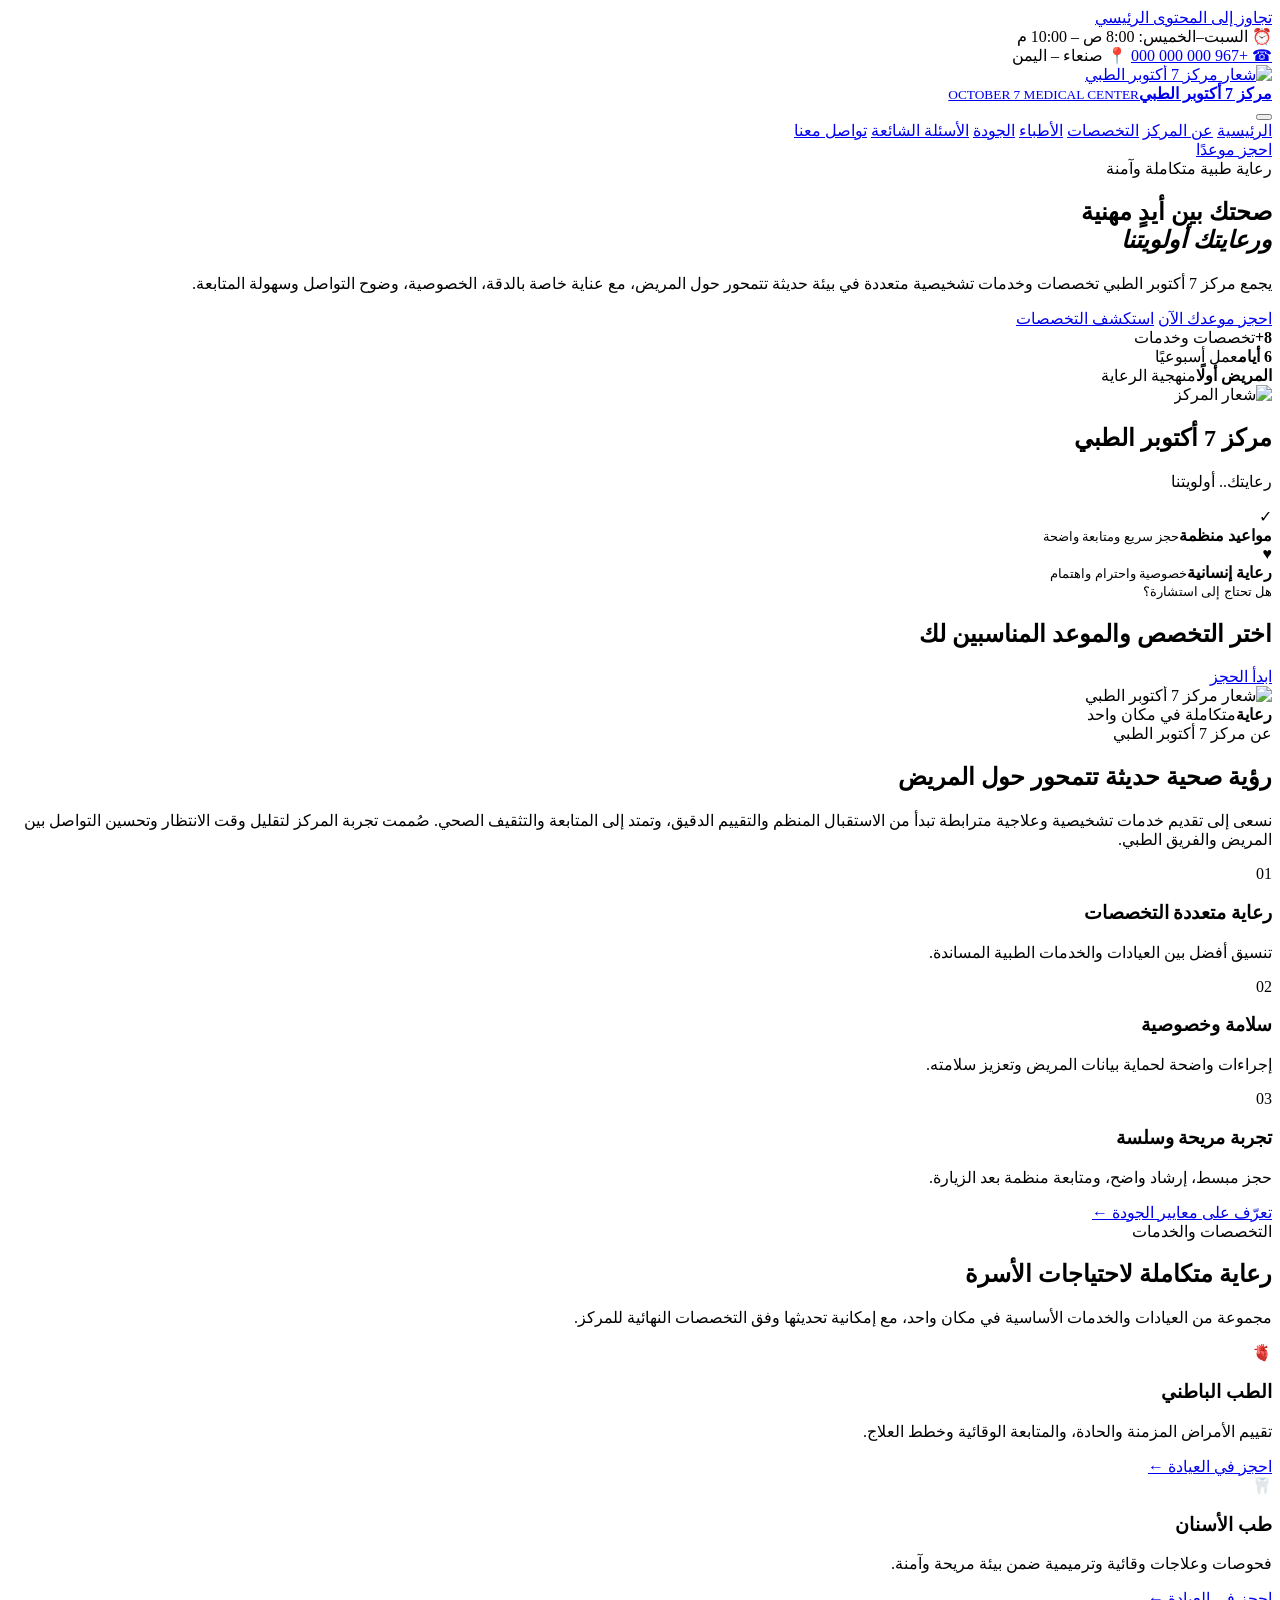
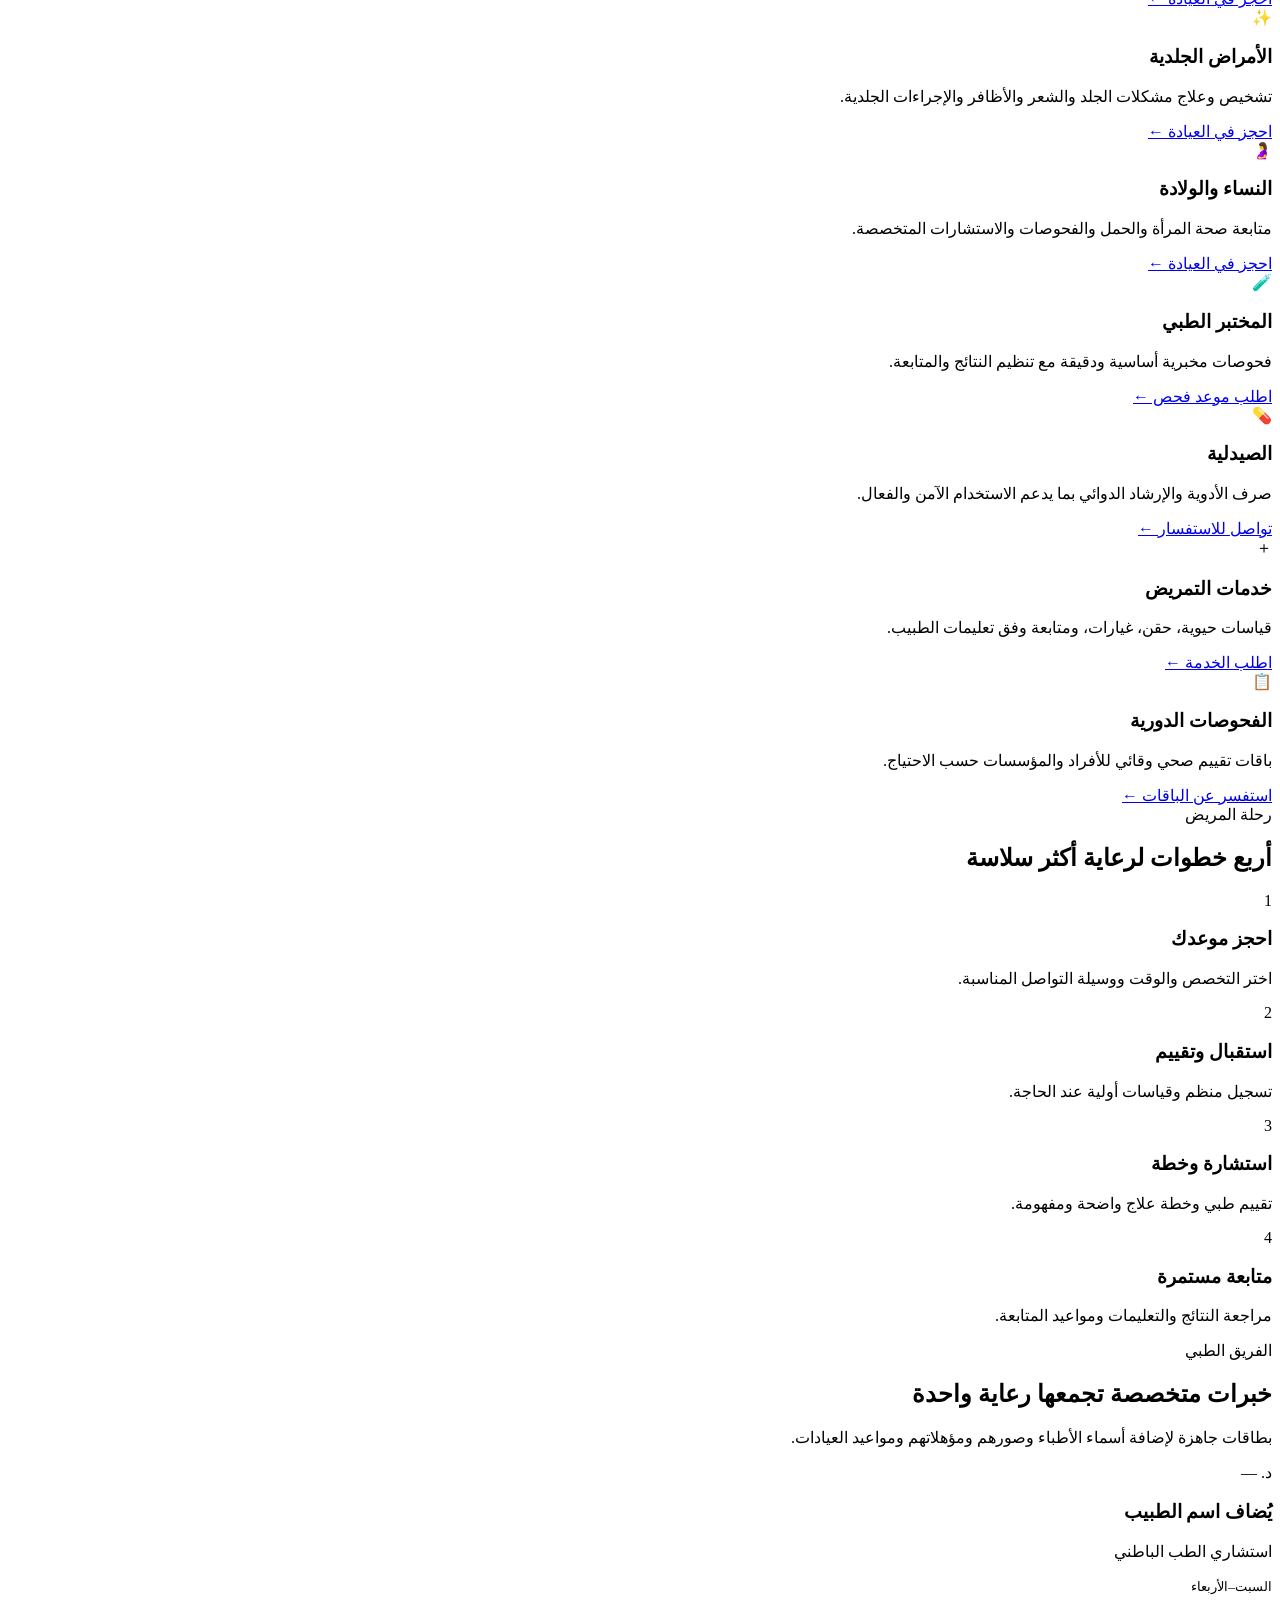
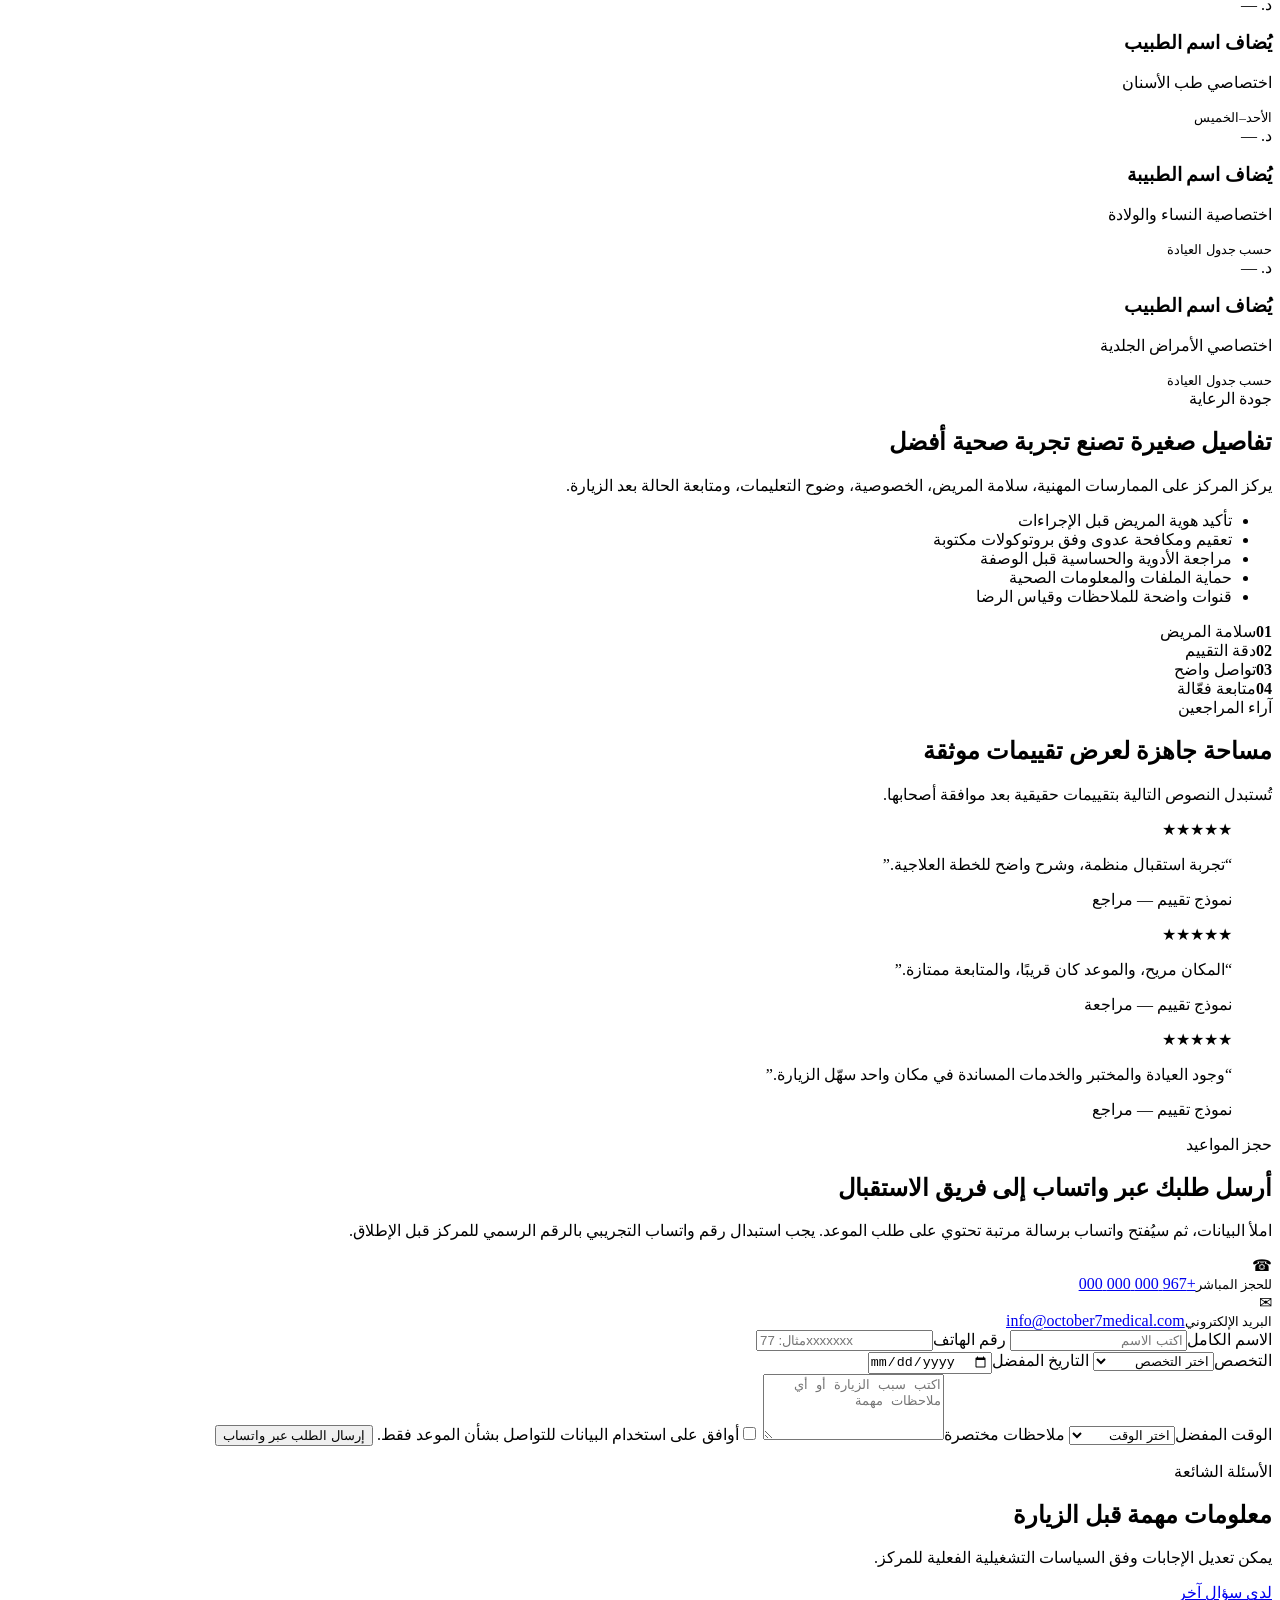
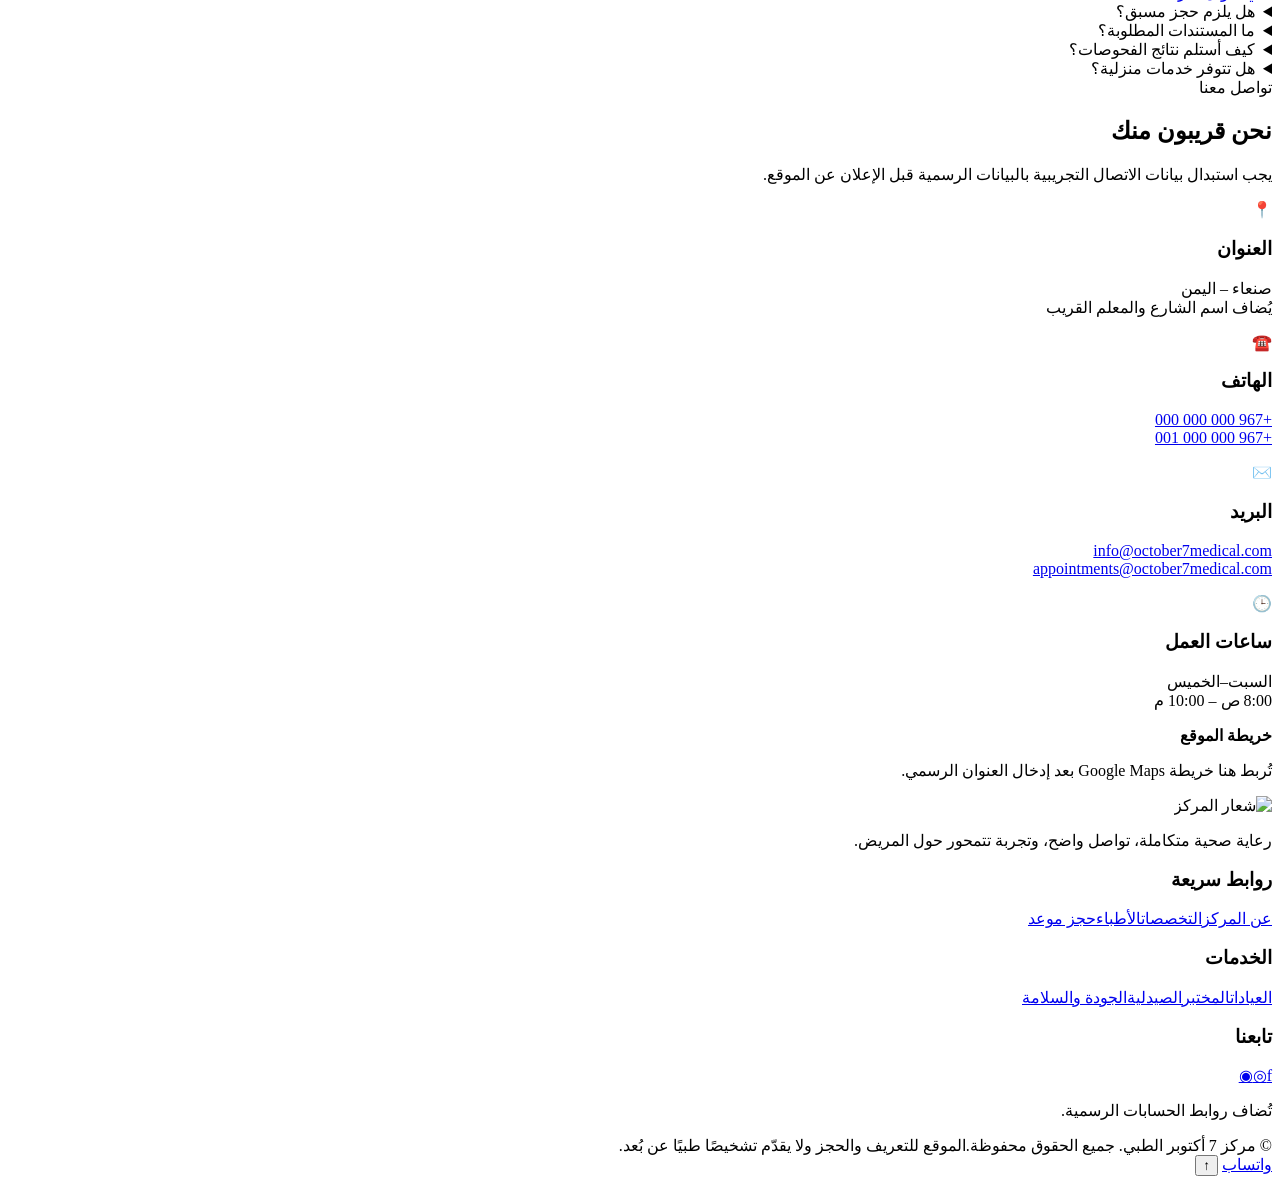
==== index.html @ 391d791b "feat: build complete October 7 Medical Center website" ====
<!doctype html>
<html lang="ar" dir="rtl">
<head>
  <meta charset="utf-8">
  <meta name="viewport" content="width=device-width,initial-scale=1,viewport-fit=cover">
  <meta name="theme-color" content="#064f52">
  <meta name="description" content="الموقع الرسمي لمركز 7 أكتوبر الطبي — رعاية طبية متكاملة، حجز مواعيد، تخصصات، أطباء وخدمات تشخيصية.">
  <meta name="keywords" content="مركز 7 أكتوبر الطبي, عيادات, طبيب, أسنان, جلدية, نساء وولادة, طب باطني, مختبر, صنعاء">
  <meta property="og:title" content="مركز 7 أكتوبر الطبي">
  <meta property="og:description" content="رعايتك أولويتنا — خدمات طبية متكاملة في مكان واحد.">
  <meta property="og:type" content="website">
  <meta property="og:image" content="assets/logo.svg">
  <link rel="icon" href="assets/logo.svg" type="image/svg+xml">
  <link rel="manifest" href="manifest.webmanifest">
  <link rel="preconnect" href="https://fonts.googleapis.com">
  <link rel="preconnect" href="https://fonts.gstatic.com" crossorigin>
  <link href="https://fonts.googleapis.com/css2?family=Cairo:wght@400;500;600;700;800&display=swap" rel="stylesheet">
  <link rel="stylesheet" href="styles.css">
  <title>مركز 7 أكتوبر الطبي | رعايتك أولويتنا</title>
</head>
<body>
  <a class="skip-link" href="#main">تجاوز إلى المحتوى الرئيسي</a>

  <div class="topbar">
    <div class="container topbar__inner">
      <div class="topbar__item">⏰ السبت–الخميس: 8:00 ص – 10:00 م</div>
      <div class="topbar__links">
        <a href="tel:+967000000000">☎ +967 000 000 000</a>
        <span>📍 صنعاء – اليمن</span>
      </div>
    </div>
  </div>

  <header class="header" id="home">
    <div class="container nav">
      <a class="brand" href="#home" aria-label="الصفحة الرئيسية">
        <img src="assets/logo.svg" alt="شعار مركز 7 أكتوبر الطبي">
        <div><strong>مركز 7 أكتوبر الطبي</strong><small>OCTOBER 7 MEDICAL CENTER</small></div>
      </a>
      <button class="nav-toggle" type="button" aria-label="فتح القائمة" aria-expanded="false" aria-controls="nav-menu">
        <span></span><span></span><span></span>
      </button>
      <nav class="nav-menu" id="nav-menu" aria-label="التنقل الرئيسي">
        <a class="active" href="#home">الرئيسية</a>
        <a href="#about">عن المركز</a>
        <a href="#services">التخصصات</a>
        <a href="#doctors">الأطباء</a>
        <a href="#quality">الجودة</a>
        <a href="#faq">الأسئلة الشائعة</a>
        <a href="#contact">تواصل معنا</a>
      </nav>
      <a class="button button--primary nav-book" href="#appointment">احجز موعدًا</a>
    </div>
  </header>

  <main id="main">
    <section class="hero section-marker" aria-labelledby="hero-title">
      <div class="hero__shape hero__shape--one"></div>
      <div class="hero__shape hero__shape--two"></div>
      <div class="container hero__grid">
        <div class="hero__content reveal">
          <span class="eyebrow">رعاية طبية متكاملة وآمنة</span>
          <h1 id="hero-title">صحتك بين أيدٍ مهنية<br><em>ورعايتك أولويتنا</em></h1>
          <p>يجمع مركز 7 أكتوبر الطبي تخصصات وخدمات تشخيصية متعددة في بيئة حديثة تتمحور حول المريض، مع عناية خاصة بالدقة، الخصوصية، وضوح التواصل وسهولة المتابعة.</p>
          <div class="hero__actions">
            <a class="button button--primary button--large" href="#appointment">احجز موعدك الآن</a>
            <a class="button button--outline button--large" href="#services">استكشف التخصصات</a>
          </div>
          <div class="hero__stats" aria-label="مزايا المركز">
            <div><strong>8+</strong><span>تخصصات وخدمات</span></div>
            <div><strong>6 أيام</strong><span>عمل أسبوعيًا</span></div>
            <div><strong>المريض أولًا</strong><span>منهجية الرعاية</span></div>
          </div>
        </div>
        <div class="hero__visual reveal">
          <div class="hero__ring"></div>
          <div class="hero__logo-card">
            <img src="assets/logo.svg" alt="شعار المركز">
            <h2>مركز 7 أكتوبر الطبي</h2>
            <p>رعايتك.. أولويتنا</p>
          </div>
          <div class="floating-card floating-card--top"><span>✓</span><div><strong>مواعيد منظمة</strong><small>حجز سريع ومتابعة واضحة</small></div></div>
          <div class="floating-card floating-card--bottom"><span>♥</span><div><strong>رعاية إنسانية</strong><small>خصوصية واحترام واهتمام</small></div></div>
        </div>
      </div>
    </section>

    <section class="quick-booking" aria-label="الحجز السريع">
      <div class="container quick-booking__inner reveal">
        <div><small>هل تحتاج إلى استشارة؟</small><h2>اختر التخصص والموعد المناسبين لك</h2></div>
        <a class="button button--light" href="#appointment">ابدأ الحجز</a>
      </div>
    </section>

    <section class="section section-marker" id="about">
      <div class="container split">
        <div class="about-visual reveal">
          <div class="about-visual__pattern"></div>
          <div class="about-visual__card"><img src="assets/logo.svg" alt="شعار مركز 7 أكتوبر الطبي"></div>
          <div class="about-visual__badge"><strong>رعاية</strong><span>متكاملة في مكان واحد</span></div>
        </div>
        <div class="section-copy reveal">
          <span class="eyebrow">عن مركز 7 أكتوبر الطبي</span>
          <h2>رؤية صحية حديثة تتمحور حول المريض</h2>
          <p>نسعى إلى تقديم خدمات تشخيصية وعلاجية مترابطة تبدأ من الاستقبال المنظم والتقييم الدقيق، وتمتد إلى المتابعة والتثقيف الصحي. صُممت تجربة المركز لتقليل وقت الانتظار وتحسين التواصل بين المريض والفريق الطبي.</p>
          <div class="feature-list">
            <article><span>01</span><div><h3>رعاية متعددة التخصصات</h3><p>تنسيق أفضل بين العيادات والخدمات الطبية المساندة.</p></div></article>
            <article><span>02</span><div><h3>سلامة وخصوصية</h3><p>إجراءات واضحة لحماية بيانات المريض وتعزيز سلامته.</p></div></article>
            <article><span>03</span><div><h3>تجربة مريحة وسلسة</h3><p>حجز مبسط، إرشاد واضح، ومتابعة منظمة بعد الزيارة.</p></div></article>
          </div>
          <a class="text-link" href="#quality">تعرّف على معايير الجودة ←</a>
        </div>
      </div>
    </section>

    <section class="section section--soft section-marker" id="services">
      <div class="container">
        <div class="section-head reveal">
          <div><span class="eyebrow">التخصصات والخدمات</span><h2>رعاية متكاملة لاحتياجات الأسرة</h2></div>
          <p>مجموعة من العيادات والخدمات الأساسية في مكان واحد، مع إمكانية تحديثها وفق التخصصات النهائية للمركز.</p>
        </div>
        <div class="cards services-grid">
          <article class="service-card reveal"><div class="service-card__icon">🫀</div><h3>الطب الباطني</h3><p>تقييم الأمراض المزمنة والحادة، والمتابعة الوقائية وخطط العلاج.</p><a href="#appointment" data-specialty="الطب الباطني">احجز في العيادة ←</a></article>
          <article class="service-card reveal"><div class="service-card__icon">🦷</div><h3>طب الأسنان</h3><p>فحوصات وعلاجات وقائية وترميمية ضمن بيئة مريحة وآمنة.</p><a href="#appointment" data-specialty="طب الأسنان">احجز في العيادة ←</a></article>
          <article class="service-card reveal"><div class="service-card__icon">✨</div><h3>الأمراض الجلدية</h3><p>تشخيص وعلاج مشكلات الجلد والشعر والأظافر والإجراءات الجلدية.</p><a href="#appointment" data-specialty="الأمراض الجلدية">احجز في العيادة ←</a></article>
          <article class="service-card reveal"><div class="service-card__icon">🤰</div><h3>النساء والولادة</h3><p>متابعة صحة المرأة والحمل والفحوصات والاستشارات المتخصصة.</p><a href="#appointment" data-specialty="النساء والولادة">احجز في العيادة ←</a></article>
          <article class="service-card reveal"><div class="service-card__icon">🧪</div><h3>المختبر الطبي</h3><p>فحوصات مخبرية أساسية ودقيقة مع تنظيم النتائج والمتابعة.</p><a href="#appointment" data-specialty="المختبر الطبي">اطلب موعد فحص ←</a></article>
          <article class="service-card reveal"><div class="service-card__icon">💊</div><h3>الصيدلية</h3><p>صرف الأدوية والإرشاد الدوائي بما يدعم الاستخدام الآمن والفعال.</p><a href="#contact">تواصل للاستفسار ←</a></article>
          <article class="service-card service-card--featured reveal"><div class="service-card__icon">＋</div><h3>خدمات التمريض</h3><p>قياسات حيوية، حقن، غيارات، ومتابعة وفق تعليمات الطبيب.</p><a href="#appointment" data-specialty="خدمات التمريض">اطلب الخدمة ←</a></article>
          <article class="service-card reveal"><div class="service-card__icon">📋</div><h3>الفحوصات الدورية</h3><p>باقات تقييم صحي وقائي للأفراد والمؤسسات حسب الاحتياج.</p><a href="#appointment" data-specialty="الفحوصات الدورية">استفسر عن الباقات ←</a></article>
        </div>
      </div>
    </section>

    <section class="section journey" aria-labelledby="journey-title">
      <div class="container">
        <div class="section-head section-head--center reveal"><span class="eyebrow">رحلة المريض</span><h2 id="journey-title">أربع خطوات لرعاية أكثر سلاسة</h2></div>
        <div class="journey-grid">
          <article class="journey-step reveal"><span>1</span><h3>احجز موعدك</h3><p>اختر التخصص والوقت ووسيلة التواصل المناسبة.</p></article>
          <article class="journey-step reveal"><span>2</span><h3>استقبال وتقييم</h3><p>تسجيل منظم وقياسات أولية عند الحاجة.</p></article>
          <article class="journey-step reveal"><span>3</span><h3>استشارة وخطة</h3><p>تقييم طبي وخطة علاج واضحة ومفهومة.</p></article>
          <article class="journey-step reveal"><span>4</span><h3>متابعة مستمرة</h3><p>مراجعة النتائج والتعليمات ومواعيد المتابعة.</p></article>
        </div>
      </div>
    </section>

    <section class="section section--soft section-marker" id="doctors">
      <div class="container">
        <div class="section-head reveal">
          <div><span class="eyebrow">الفريق الطبي</span><h2>خبرات متخصصة تجمعها رعاية واحدة</h2></div>
          <p>بطاقات جاهزة لإضافة أسماء الأطباء وصورهم ومؤهلاتهم ومواعيد العيادات.</p>
        </div>
        <div class="doctors-grid">
          <article class="doctor-card reveal"><div class="doctor-card__photo">د. —</div><div class="doctor-card__body"><h3>يُضاف اسم الطبيب</h3><p>استشاري الطب الباطني</p><small>السبت–الأربعاء</small></div></article>
          <article class="doctor-card reveal"><div class="doctor-card__photo">د. —</div><div class="doctor-card__body"><h3>يُضاف اسم الطبيب</h3><p>اختصاصي طب الأسنان</p><small>الأحد–الخميس</small></div></article>
          <article class="doctor-card reveal"><div class="doctor-card__photo">د. —</div><div class="doctor-card__body"><h3>يُضاف اسم الطبيبة</h3><p>اختصاصية النساء والولادة</p><small>حسب جدول العيادة</small></div></article>
          <article class="doctor-card reveal"><div class="doctor-card__photo">د. —</div><div class="doctor-card__body"><h3>يُضاف اسم الطبيب</h3><p>اختصاصي الأمراض الجلدية</p><small>حسب جدول العيادة</small></div></article>
        </div>
      </div>
    </section>

    <section class="section quality section-marker" id="quality">
      <div class="container quality__grid">
        <div class="reveal">
          <span class="eyebrow eyebrow--light">جودة الرعاية</span>
          <h2>تفاصيل صغيرة تصنع تجربة صحية أفضل</h2>
          <p>يركز المركز على الممارسات المهنية، سلامة المريض، الخصوصية، وضوح التعليمات، ومتابعة الحالة بعد الزيارة.</p>
          <ul class="check-list">
            <li>تأكيد هوية المريض قبل الإجراءات</li>
            <li>تعقيم ومكافحة عدوى وفق بروتوكولات مكتوبة</li>
            <li>مراجعة الأدوية والحساسية قبل الوصفة</li>
            <li>حماية الملفات والمعلومات الصحية</li>
            <li>قنوات واضحة للملاحظات وقياس الرضا</li>
          </ul>
        </div>
        <div class="quality__metrics reveal">
          <div><strong>01</strong><span>سلامة المريض</span></div>
          <div><strong>02</strong><span>دقة التقييم</span></div>
          <div><strong>03</strong><span>تواصل واضح</span></div>
          <div><strong>04</strong><span>متابعة فعّالة</span></div>
        </div>
      </div>
    </section>

    <section class="section testimonials" aria-labelledby="testimonials-title">
      <div class="container">
        <div class="section-head section-head--center reveal"><span class="eyebrow">آراء المراجعين</span><h2 id="testimonials-title">مساحة جاهزة لعرض تقييمات موثقة</h2><p>تُستبدل النصوص التالية بتقييمات حقيقية بعد موافقة أصحابها.</p></div>
        <div class="testimonials-grid">
          <blockquote class="testimonial reveal"><div>★★★★★</div><p>“تجربة استقبال منظمة، وشرح واضح للخطة العلاجية.”</p><footer>نموذج تقييم — مراجع</footer></blockquote>
          <blockquote class="testimonial reveal"><div>★★★★★</div><p>“المكان مريح، والموعد كان قريبًا، والمتابعة ممتازة.”</p><footer>نموذج تقييم — مراجعة</footer></blockquote>
          <blockquote class="testimonial reveal"><div>★★★★★</div><p>“وجود العيادة والمختبر والخدمات المساندة في مكان واحد سهّل الزيارة.”</p><footer>نموذج تقييم — مراجع</footer></blockquote>
        </div>
      </div>
    </section>

    <section class="section appointment section-marker" id="appointment">
      <div class="container appointment__grid">
        <div class="appointment__copy reveal">
          <span class="eyebrow eyebrow--light">حجز المواعيد</span>
          <h2>أرسل طلبك عبر واتساب إلى فريق الاستقبال</h2>
          <p>املأ البيانات، ثم سيُفتح واتساب برسالة مرتبة تحتوي على طلب الموعد. يجب استبدال رقم واتساب التجريبي بالرقم الرسمي للمركز قبل الإطلاق.</p>
          <div class="mini-contact"><span>☎</span><div><small>للحجز المباشر</small><a href="tel:+967000000000">+967 000 000 000</a></div></div>
          <div class="mini-contact"><span>✉</span><div><small>البريد الإلكتروني</small><a href="mailto:info@october7medical.com">info@october7medical.com</a></div></div>
        </div>
        <form class="appointment-form reveal" id="appointment-form" novalidate>
          <div class="form-row">
            <label>الاسم الكامل<input name="name" type="text" autocomplete="name" required placeholder="اكتب الاسم"></label>
            <label>رقم الهاتف<input name="phone" type="tel" autocomplete="tel" required placeholder="مثال: 77xxxxxxx"></label>
          </div>
          <div class="form-row">
            <label>التخصص<select name="specialty" id="specialty" required><option value="">اختر التخصص</option><option>الطب الباطني</option><option>طب الأسنان</option><option>الأمراض الجلدية</option><option>النساء والولادة</option><option>المختبر الطبي</option><option>خدمات التمريض</option><option>الفحوصات الدورية</option></select></label>
            <label>التاريخ المفضل<input name="date" type="date" required></label>
          </div>
          <label>الوقت المفضل<select name="time" required><option value="">اختر الوقت</option><option>الفترة الصباحية</option><option>فترة الظهيرة</option><option>الفترة المسائية</option></select></label>
          <label>ملاحظات مختصرة<textarea name="message" rows="4" placeholder="اكتب سبب الزيارة أو أي ملاحظات مهمة"></textarea></label>
          <label class="consent"><input name="consent" type="checkbox" required><span>أوافق على استخدام البيانات للتواصل بشأن الموعد فقط.</span></label>
          <button class="button button--gold button--large" type="submit">إرسال الطلب عبر واتساب</button>
          <p class="form-status" id="form-status" role="status" aria-live="polite"></p>
        </form>
      </div>
    </section>

    <section class="section section-marker" id="faq">
      <div class="container faq-grid">
        <div class="section-copy reveal"><span class="eyebrow">الأسئلة الشائعة</span><h2>معلومات مهمة قبل الزيارة</h2><p>يمكن تعديل الإجابات وفق السياسات التشغيلية الفعلية للمركز.</p><a class="button button--outline" href="#contact">لدي سؤال آخر</a></div>
        <div class="accordion reveal">
          <details><summary>هل يلزم حجز مسبق؟</summary><p>يُفضّل الحجز لتقليل وقت الانتظار، مع استقبال الحالات حسب القدرة التشغيلية.</p></details>
          <details><summary>ما المستندات المطلوبة؟</summary><p>بطاقة الهوية وأي تقارير أو تحاليل سابقة وقائمة الأدوية الحالية عند توفرها.</p></details>
          <details><summary>كيف أستلم نتائج الفحوصات؟</summary><p>تُسلّم النتائج حضوريًا أو عبر قناة إلكترونية آمنة وفق النظام المعتمد.</p></details>
          <details><summary>هل تتوفر خدمات منزلية؟</summary><p>تُضاف هذه الخدمة إلى الموقع عند اعتمادها رسميًا من إدارة المركز.</p></details>
        </div>
      </div>
    </section>

    <section class="section section--soft section-marker" id="contact">
      <div class="container">
        <div class="section-head reveal"><div><span class="eyebrow">تواصل معنا</span><h2>نحن قريبون منك</h2></div><p>يجب استبدال بيانات الاتصال التجريبية بالبيانات الرسمية قبل الإعلان عن الموقع.</p></div>
        <div class="contact-grid">
          <article class="contact-card reveal"><span>📍</span><h3>العنوان</h3><p>صنعاء – اليمن<br>يُضاف اسم الشارع والمعلم القريب</p></article>
          <article class="contact-card reveal"><span>☎️</span><h3>الهاتف</h3><p><a href="tel:+967000000000">+967 000 000 000</a><br><a href="tel:+967000000001">+967 000 000 001</a></p></article>
          <article class="contact-card reveal"><span>✉️</span><h3>البريد</h3><p><a href="mailto:info@october7medical.com">info@october7medical.com</a><br><a href="mailto:appointments@october7medical.com">appointments@october7medical.com</a></p></article>
          <article class="contact-card reveal"><span>🕒</span><h3>ساعات العمل</h3><p>السبت–الخميس<br>8:00 ص – 10:00 م</p></article>
        </div>
        <div class="map-placeholder reveal" role="img" aria-label="مكان مخصص لخريطة موقع المركز"><div><strong>خريطة الموقع</strong><p>تُربط هنا خريطة Google Maps بعد إدخال العنوان الرسمي.</p></div></div>
      </div>
    </section>
  </main>

  <footer class="footer">
    <div class="container footer__grid">
      <div class="footer__brand"><img src="assets/logo.svg" alt="شعار المركز"><p>رعاية صحية متكاملة، تواصل واضح، وتجربة تتمحور حول المريض.</p></div>
      <div><h3>روابط سريعة</h3><a href="#about">عن المركز</a><a href="#services">التخصصات</a><a href="#doctors">الأطباء</a><a href="#appointment">حجز موعد</a></div>
      <div><h3>الخدمات</h3><a href="#services">العيادات</a><a href="#services">المختبر</a><a href="#services">الصيدلية</a><a href="#quality">الجودة والسلامة</a></div>
      <div><h3>تابعنا</h3><div class="socials"><a href="#" aria-label="فيسبوك">f</a><a href="#" aria-label="إنستغرام">◎</a><a href="#" aria-label="واتساب">◉</a></div><p class="footer__note">تُضاف روابط الحسابات الرسمية.</p></div>
    </div>
    <div class="container footer__bottom"><span>© <span id="year"></span> مركز 7 أكتوبر الطبي. جميع الحقوق محفوظة.</span><span>الموقع للتعريف والحجز ولا يقدّم تشخيصًا طبيًا عن بُعد.</span></div>
  </footer>

  <a class="whatsapp" href="https://wa.me/967000000000" target="_blank" rel="noopener" aria-label="التواصل عبر واتساب">واتساب</a>
  <button class="back-top" type="button" aria-label="العودة إلى أعلى الصفحة">↑</button>
  <noscript><div class="noscript">يتطلب نموذج الحجز تفعيل JavaScript. يمكنك التواصل مباشرة عبر الهاتف.</div></noscript>
  <script src="app.js" defer></script>
</body>
</html>
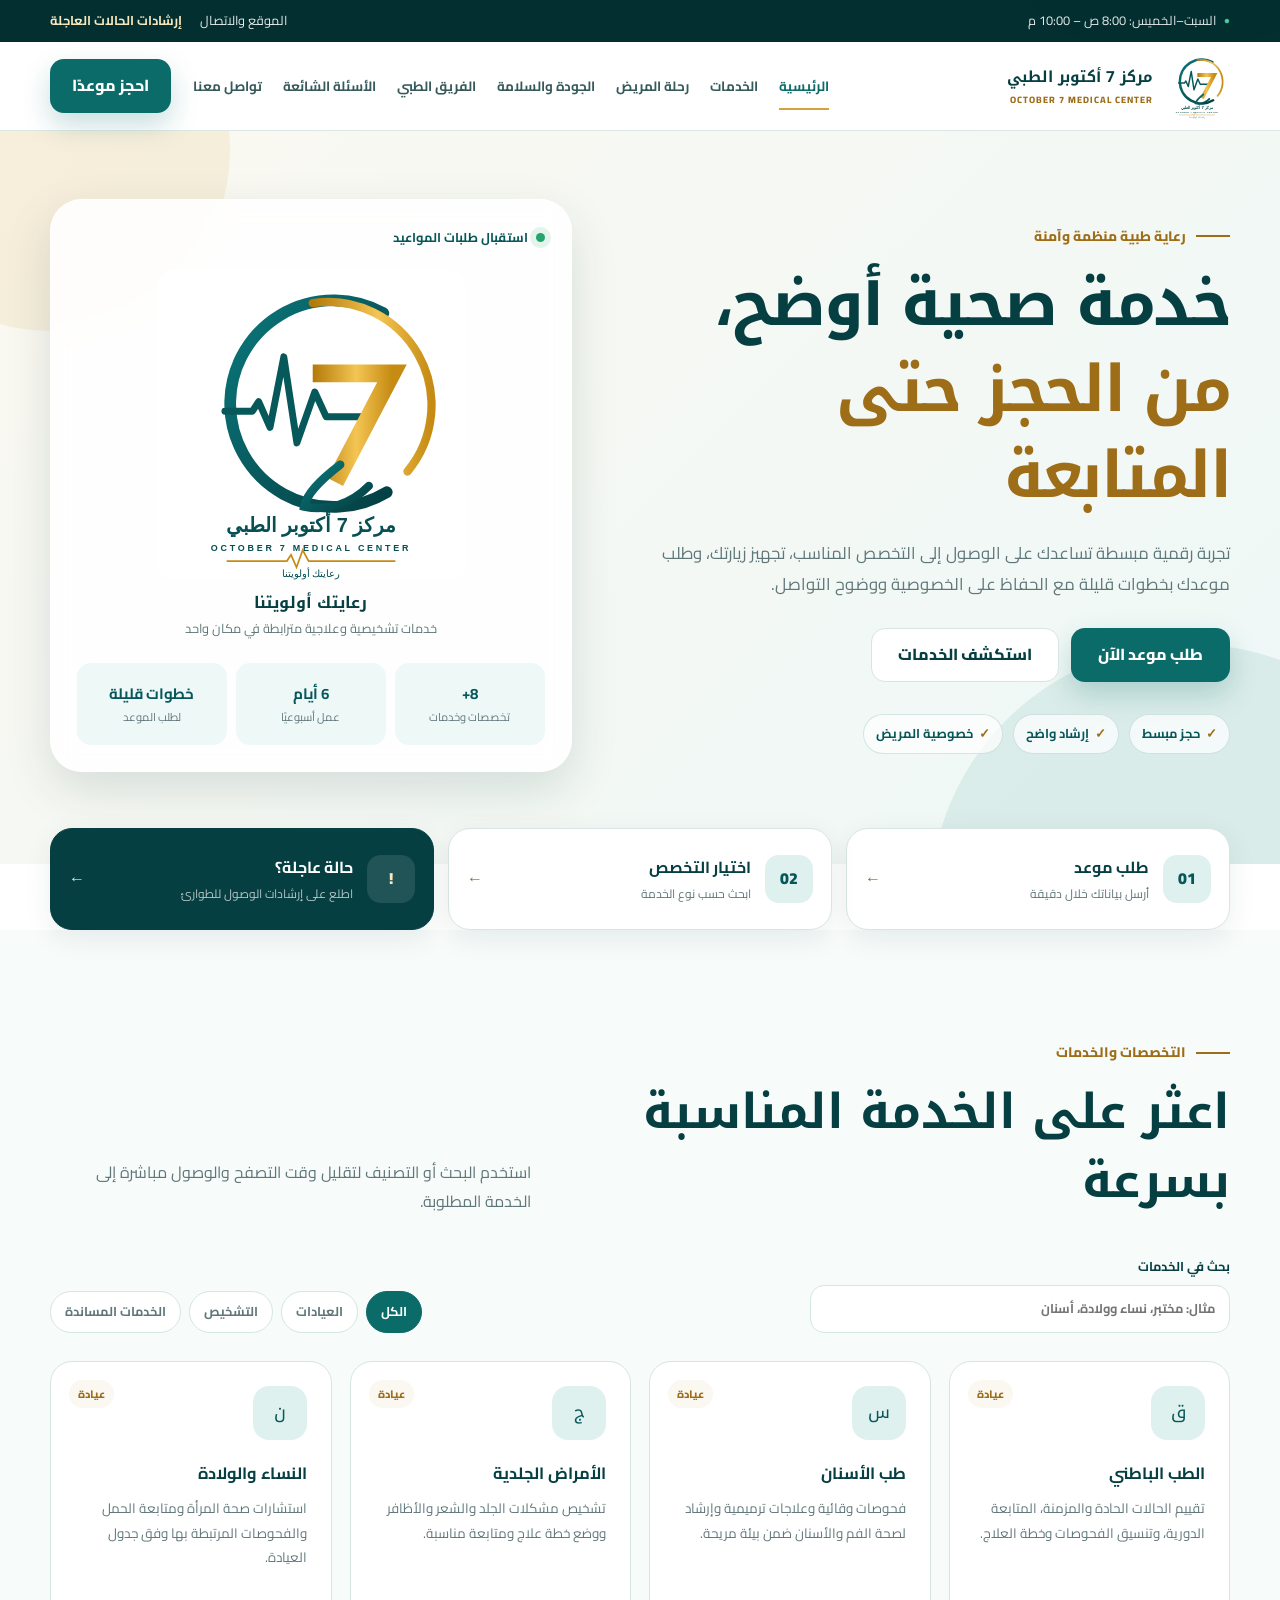
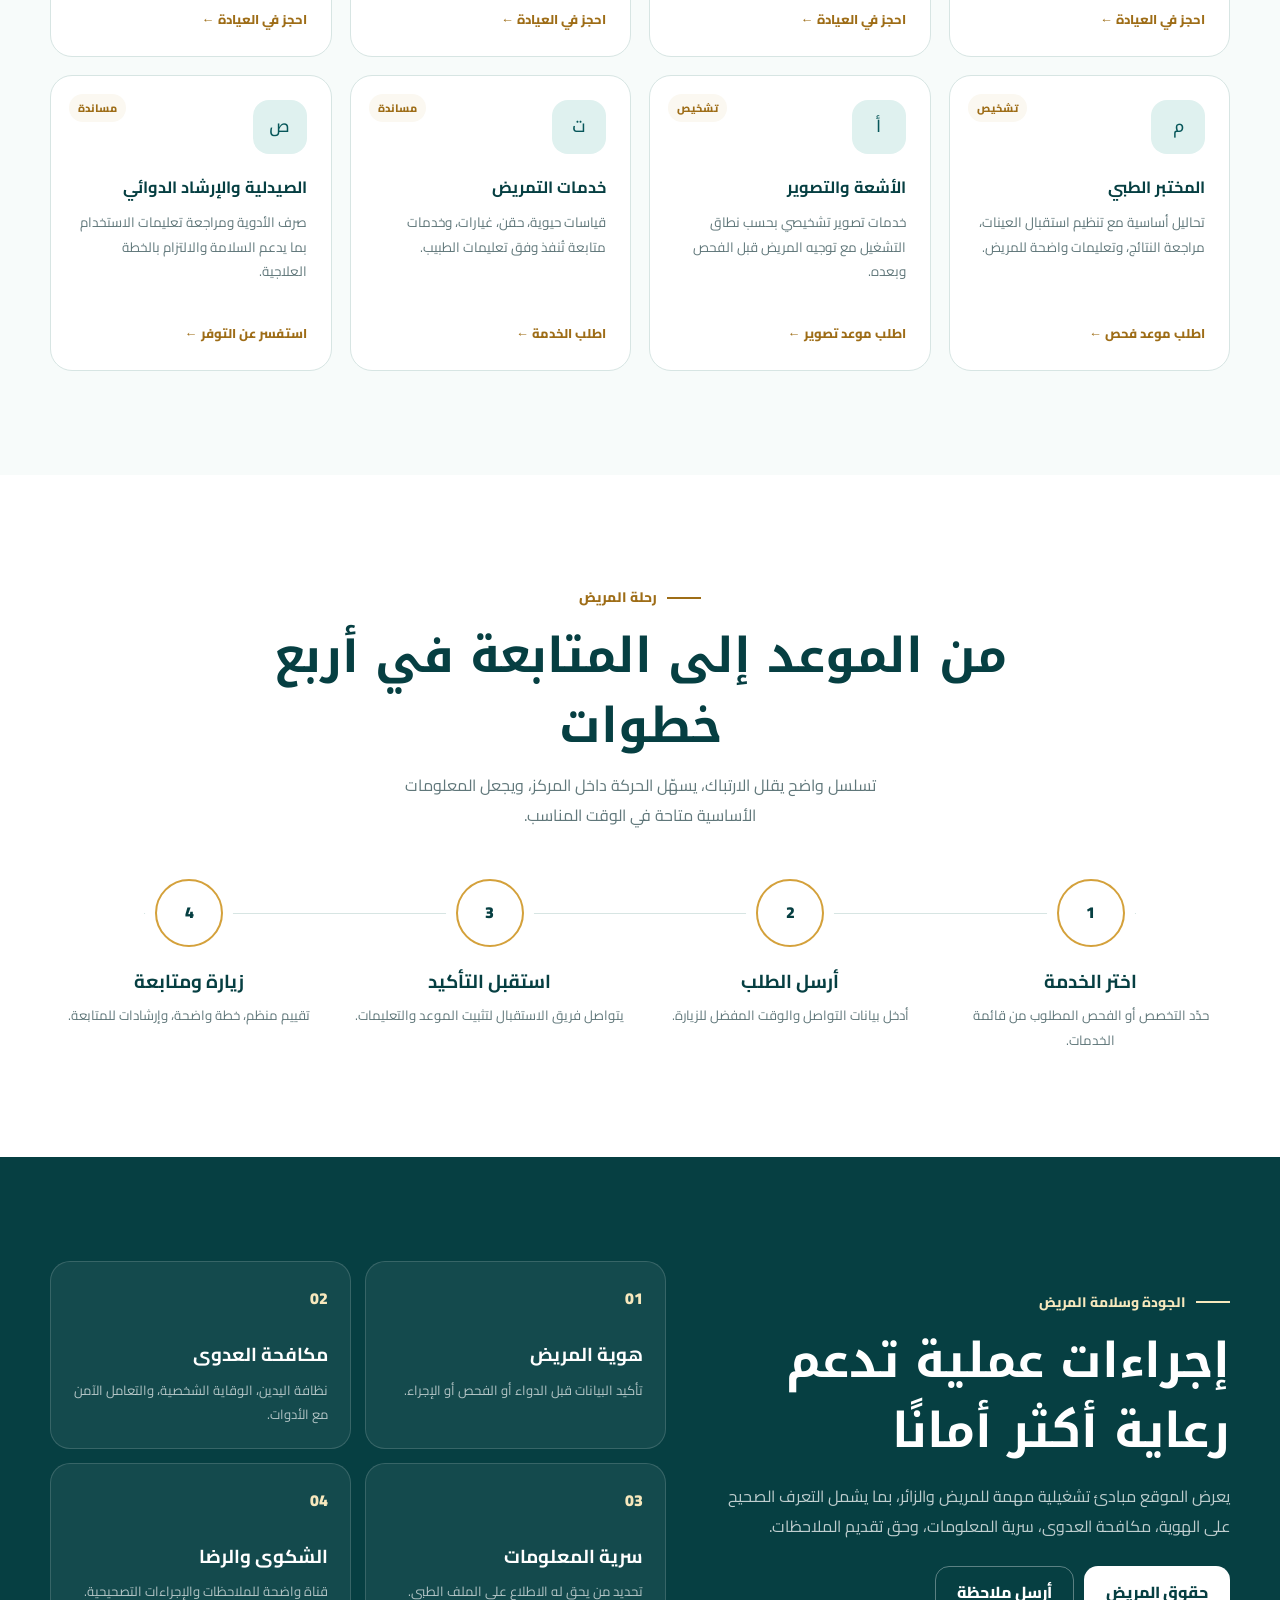
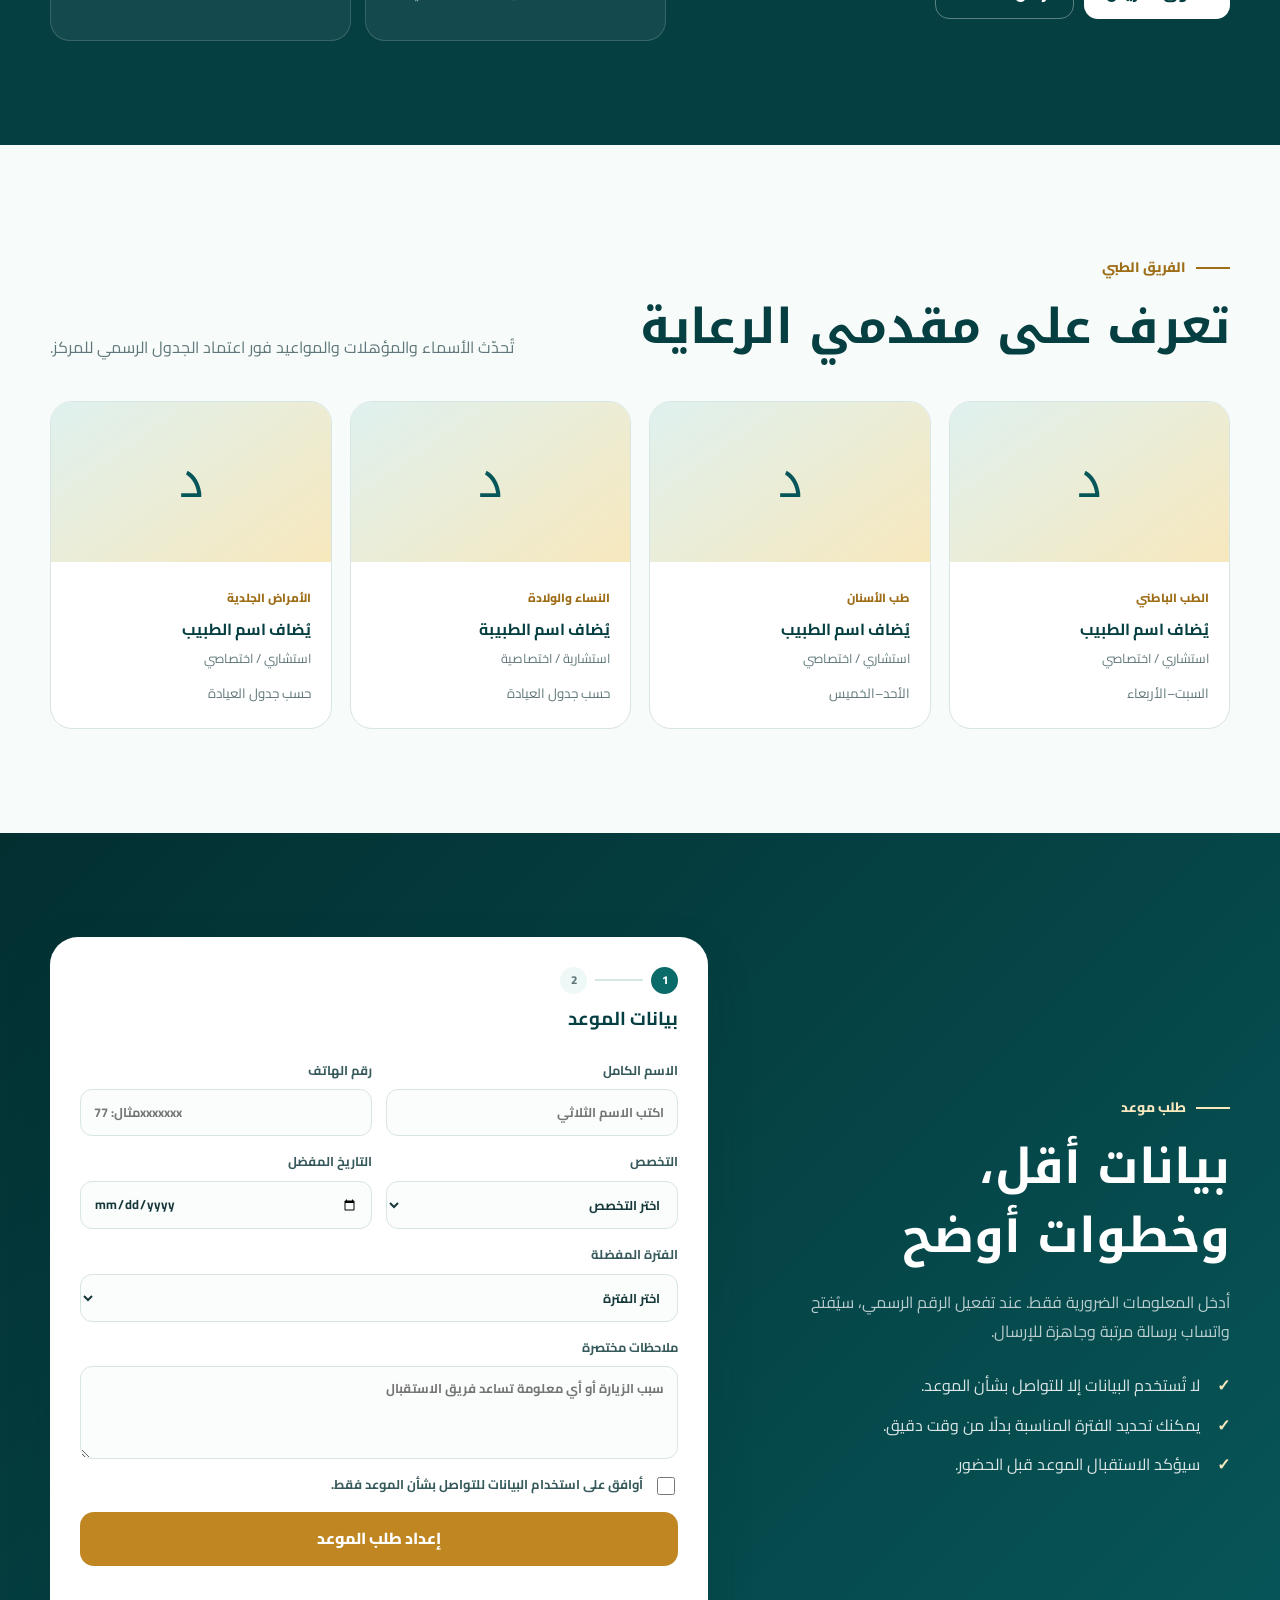
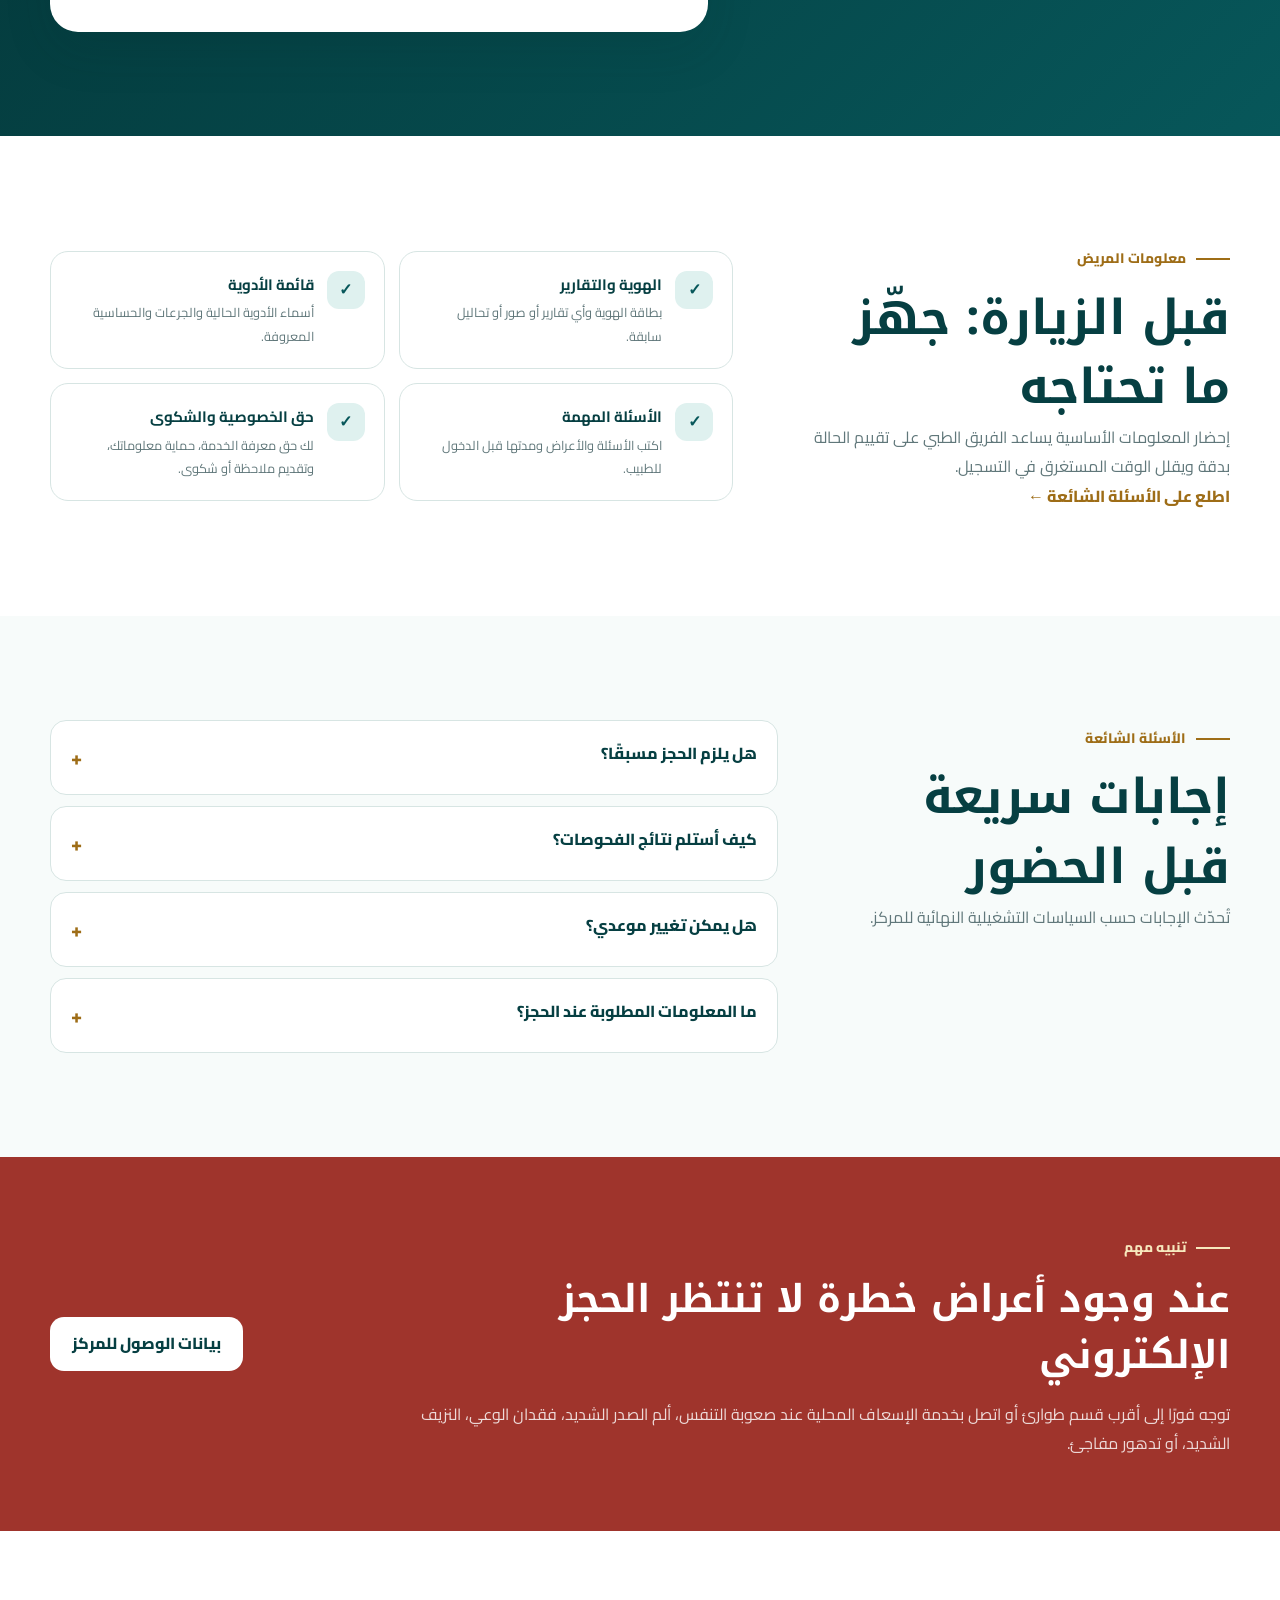
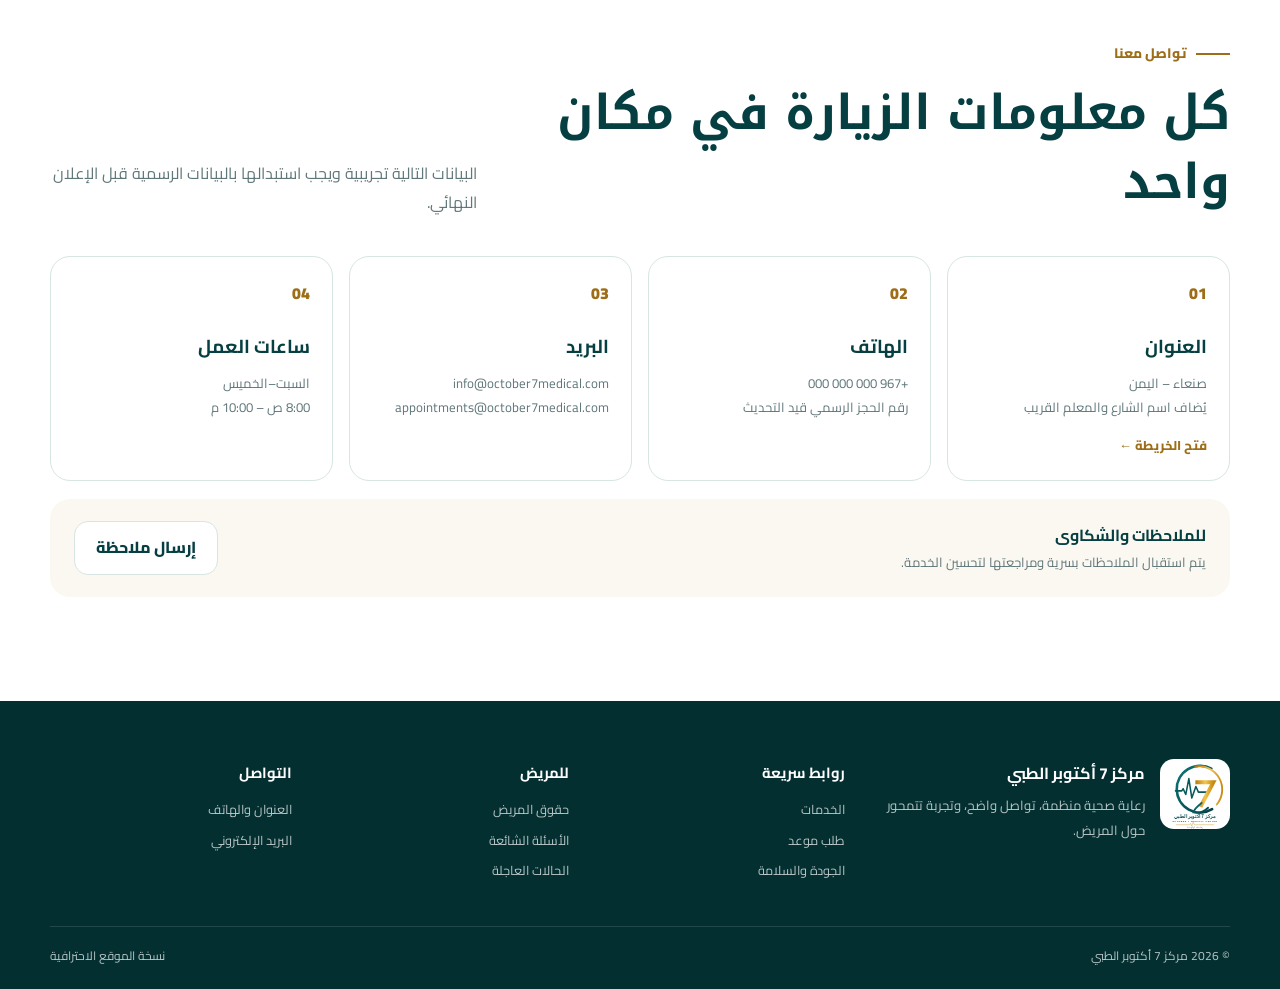
==== commit 429c1ca0: "feat: redesign medical center website for clarity and conversion" ====
--- a/index.html
+++ b/index.html
@@ -3,143 +3,237 @@
 <head>
   <meta charset="utf-8">
   <meta name="viewport" content="width=device-width,initial-scale=1,viewport-fit=cover">
-  <meta name="theme-color" content="#064f52">
-  <meta name="description" content="الموقع الرسمي لمركز 7 أكتوبر الطبي — رعاية طبية متكاملة، حجز مواعيد، تخصصات، أطباء وخدمات تشخيصية.">
-  <meta name="keywords" content="مركز 7 أكتوبر الطبي, عيادات, طبيب, أسنان, جلدية, نساء وولادة, طب باطني, مختبر, صنعاء">
+  <meta name="theme-color" content="#063f42">
+  <meta name="color-scheme" content="light only">
+  <meta name="description" content="الموقع الرسمي لمركز 7 أكتوبر الطبي — حجز مواعيد، عيادات تخصصية، خدمات تشخيصية، معلومات المريض والتواصل.">
+  <meta name="keywords" content="مركز 7 أكتوبر الطبي, مركز طبي, عيادات, مختبر, أشعة, حجز موعد, اليمن">
   <meta property="og:title" content="مركز 7 أكتوبر الطبي">
-  <meta property="og:description" content="رعايتك أولويتنا — خدمات طبية متكاملة في مكان واحد.">
+  <meta property="og:description" content="رعاية منظمة، تواصل واضح، وتجربة صحية تتمحور حول المريض.">
   <meta property="og:type" content="website">
   <meta property="og:image" content="assets/logo.svg">
   <link rel="icon" href="assets/logo.svg" type="image/svg+xml">
   <link rel="manifest" href="manifest.webmanifest">
   <link rel="preconnect" href="https://fonts.googleapis.com">
   <link rel="preconnect" href="https://fonts.gstatic.com" crossorigin>
-  <link href="https://fonts.googleapis.com/css2?family=Cairo:wght@400;500;600;700;800&display=swap" rel="stylesheet">
+  <link href="https://fonts.googleapis.com/css2?family=Cairo:wght@400;500;600;700;800&family=Noto+Kufi+Arabic:wght@600;700;800&display=swap" rel="stylesheet">
   <link rel="stylesheet" href="styles.css">
   <title>مركز 7 أكتوبر الطبي | رعايتك أولويتنا</title>
 </head>
-<body>
+<body data-whatsapp="967000000000">
   <a class="skip-link" href="#main">تجاوز إلى المحتوى الرئيسي</a>
 
-  <div class="topbar">
-    <div class="container topbar__inner">
-      <div class="topbar__item">⏰ السبت–الخميس: 8:00 ص – 10:00 م</div>
-      <div class="topbar__links">
-        <a href="tel:+967000000000">☎ +967 000 000 000</a>
-        <span>📍 صنعاء – اليمن</span>
+  <div class="utility-bar" aria-label="معلومات سريعة">
+    <div class="container utility-bar__inner">
+      <p><span aria-hidden="true">●</span> السبت–الخميس: 8:00 ص – 10:00 م</p>
+      <div class="utility-bar__links">
+        <a href="#contact">الموقع والاتصال</a>
+        <a class="utility-bar__urgent" href="#urgent">إرشادات الحالات العاجلة</a>
       </div>
     </div>
   </div>
 
-  <header class="header" id="home">
-    <div class="container nav">
-      <a class="brand" href="#home" aria-label="الصفحة الرئيسية">
-        <img src="assets/logo.svg" alt="شعار مركز 7 أكتوبر الطبي">
-        <div><strong>مركز 7 أكتوبر الطبي</strong><small>OCTOBER 7 MEDICAL CENTER</small></div>
+  <header class="site-header" id="home">
+    <div class="container nav-shell">
+      <a class="brand" href="#home" aria-label="الصفحة الرئيسية لمركز 7 أكتوبر الطبي">
+        <img src="assets/logo.svg" alt="شعار مركز 7 أكتوبر الطبي" width="72" height="72">
+        <span class="brand__text">
+          <strong>مركز 7 أكتوبر الطبي</strong>
+          <small>OCTOBER 7 MEDICAL CENTER</small>
+        </span>
       </a>
+
       <button class="nav-toggle" type="button" aria-label="فتح القائمة" aria-expanded="false" aria-controls="nav-menu">
         <span></span><span></span><span></span>
       </button>
+
       <nav class="nav-menu" id="nav-menu" aria-label="التنقل الرئيسي">
         <a class="active" href="#home">الرئيسية</a>
-        <a href="#about">عن المركز</a>
-        <a href="#services">التخصصات</a>
-        <a href="#doctors">الأطباء</a>
-        <a href="#quality">الجودة</a>
+        <a href="#services">الخدمات</a>
+        <a href="#journey">رحلة المريض</a>
+        <a href="#quality">الجودة والسلامة</a>
+        <a href="#doctors">الفريق الطبي</a>
         <a href="#faq">الأسئلة الشائعة</a>
         <a href="#contact">تواصل معنا</a>
       </nav>
-      <a class="button button--primary nav-book" href="#appointment">احجز موعدًا</a>
+
+      <a class="button button--primary nav-appointment" href="#appointment">احجز موعدًا</a>
     </div>
   </header>
 
   <main id="main">
     <section class="hero section-marker" aria-labelledby="hero-title">
-      <div class="hero__shape hero__shape--one"></div>
-      <div class="hero__shape hero__shape--two"></div>
       <div class="container hero__grid">
         <div class="hero__content reveal">
-          <span class="eyebrow">رعاية طبية متكاملة وآمنة</span>
-          <h1 id="hero-title">صحتك بين أيدٍ مهنية<br><em>ورعايتك أولويتنا</em></h1>
-          <p>يجمع مركز 7 أكتوبر الطبي تخصصات وخدمات تشخيصية متعددة في بيئة حديثة تتمحور حول المريض، مع عناية خاصة بالدقة، الخصوصية، وضوح التواصل وسهولة المتابعة.</p>
+          <span class="eyebrow">رعاية طبية منظمة وآمنة</span>
+          <h1 id="hero-title">خدمة صحية أوضح،<br><em>من الحجز حتى المتابعة</em></h1>
+          <p>تجربة رقمية مبسطة تساعدك على الوصول إلى التخصص المناسب، تجهيز زيارتك، وطلب موعدك بخطوات قليلة مع الحفاظ على الخصوصية ووضوح التواصل.</p>
           <div class="hero__actions">
-            <a class="button button--primary button--large" href="#appointment">احجز موعدك الآن</a>
-            <a class="button button--outline button--large" href="#services">استكشف التخصصات</a>
-          </div>
-          <div class="hero__stats" aria-label="مزايا المركز">
+            <a class="button button--primary button--large" href="#appointment">طلب موعد الآن</a>
+            <a class="button button--secondary button--large" href="#services">استكشف الخدمات</a>
+          </div>
+          <ul class="trust-list" aria-label="مزايا تجربة المركز">
+            <li>حجز مبسط</li>
+            <li>إرشاد واضح</li>
+            <li>خصوصية المريض</li>
+          </ul>
+        </div>
+
+        <div class="hero__panel reveal" aria-label="بطاقة تعريف المركز">
+          <div class="hero__panel-top">
+            <span class="status-dot" aria-hidden="true"></span>
+            <span>استقبال طلبات المواعيد</span>
+          </div>
+          <img src="assets/logo.svg" alt="شعار مركز 7 أكتوبر الطبي" width="310" height="310">
+          <div class="hero__panel-copy">
+            <strong>رعايتك أولويتنا</strong>
+            <span>خدمات تشخيصية وعلاجية مترابطة في مكان واحد</span>
+          </div>
+          <div class="hero__panel-metrics">
             <div><strong>8+</strong><span>تخصصات وخدمات</span></div>
             <div><strong>6 أيام</strong><span>عمل أسبوعيًا</span></div>
-            <div><strong>المريض أولًا</strong><span>منهجية الرعاية</span></div>
-          </div>
-        </div>
-        <div class="hero__visual reveal">
-          <div class="hero__ring"></div>
-          <div class="hero__logo-card">
-            <img src="assets/logo.svg" alt="شعار المركز">
-            <h2>مركز 7 أكتوبر الطبي</h2>
-            <p>رعايتك.. أولويتنا</p>
-          </div>
-          <div class="floating-card floating-card--top"><span>✓</span><div><strong>مواعيد منظمة</strong><small>حجز سريع ومتابعة واضحة</small></div></div>
-          <div class="floating-card floating-card--bottom"><span>♥</span><div><strong>رعاية إنسانية</strong><small>خصوصية واحترام واهتمام</small></div></div>
-        </div>
-      </div>
-    </section>
-
-    <section class="quick-booking" aria-label="الحجز السريع">
-      <div class="container quick-booking__inner reveal">
-        <div><small>هل تحتاج إلى استشارة؟</small><h2>اختر التخصص والموعد المناسبين لك</h2></div>
-        <a class="button button--light" href="#appointment">ابدأ الحجز</a>
-      </div>
-    </section>
-
-    <section class="section section-marker" id="about">
-      <div class="container split">
-        <div class="about-visual reveal">
-          <div class="about-visual__pattern"></div>
-          <div class="about-visual__card"><img src="assets/logo.svg" alt="شعار مركز 7 أكتوبر الطبي"></div>
-          <div class="about-visual__badge"><strong>رعاية</strong><span>متكاملة في مكان واحد</span></div>
-        </div>
-        <div class="section-copy reveal">
-          <span class="eyebrow">عن مركز 7 أكتوبر الطبي</span>
-          <h2>رؤية صحية حديثة تتمحور حول المريض</h2>
-          <p>نسعى إلى تقديم خدمات تشخيصية وعلاجية مترابطة تبدأ من الاستقبال المنظم والتقييم الدقيق، وتمتد إلى المتابعة والتثقيف الصحي. صُممت تجربة المركز لتقليل وقت الانتظار وتحسين التواصل بين المريض والفريق الطبي.</p>
-          <div class="feature-list">
-            <article><span>01</span><div><h3>رعاية متعددة التخصصات</h3><p>تنسيق أفضل بين العيادات والخدمات الطبية المساندة.</p></div></article>
-            <article><span>02</span><div><h3>سلامة وخصوصية</h3><p>إجراءات واضحة لحماية بيانات المريض وتعزيز سلامته.</p></div></article>
-            <article><span>03</span><div><h3>تجربة مريحة وسلسة</h3><p>حجز مبسط، إرشاد واضح، ومتابعة منظمة بعد الزيارة.</p></div></article>
-          </div>
-          <a class="text-link" href="#quality">تعرّف على معايير الجودة ←</a>
-        </div>
+            <div><strong>خطوات قليلة</strong><span>لطلب الموعد</span></div>
+          </div>
+        </div>
+      </div>
+    </section>
+
+    <section class="quick-actions" aria-label="إجراءات سريعة">
+      <div class="container quick-actions__grid">
+        <a class="quick-action" href="#appointment">
+          <span class="quick-action__icon" aria-hidden="true">01</span>
+          <span><strong>طلب موعد</strong><small>أرسل بياناتك خلال دقيقة</small></span>
+          <b aria-hidden="true">←</b>
+        </a>
+        <a class="quick-action" href="#services">
+          <span class="quick-action__icon" aria-hidden="true">02</span>
+          <span><strong>اختيار التخصص</strong><small>ابحث حسب نوع الخدمة</small></span>
+          <b aria-hidden="true">←</b>
+        </a>
+        <a class="quick-action quick-action--urgent" href="#urgent">
+          <span class="quick-action__icon" aria-hidden="true">!</span>
+          <span><strong>حالة عاجلة؟</strong><small>اطلع على إرشادات الوصول للطوارئ</small></span>
+          <b aria-hidden="true">←</b>
+        </a>
       </div>
     </section>
 
     <section class="section section--soft section-marker" id="services">
       <div class="container">
         <div class="section-head reveal">
-          <div><span class="eyebrow">التخصصات والخدمات</span><h2>رعاية متكاملة لاحتياجات الأسرة</h2></div>
-          <p>مجموعة من العيادات والخدمات الأساسية في مكان واحد، مع إمكانية تحديثها وفق التخصصات النهائية للمركز.</p>
-        </div>
-        <div class="cards services-grid">
-          <article class="service-card reveal"><div class="service-card__icon">🫀</div><h3>الطب الباطني</h3><p>تقييم الأمراض المزمنة والحادة، والمتابعة الوقائية وخطط العلاج.</p><a href="#appointment" data-specialty="الطب الباطني">احجز في العيادة ←</a></article>
-          <article class="service-card reveal"><div class="service-card__icon">🦷</div><h3>طب الأسنان</h3><p>فحوصات وعلاجات وقائية وترميمية ضمن بيئة مريحة وآمنة.</p><a href="#appointment" data-specialty="طب الأسنان">احجز في العيادة ←</a></article>
-          <article class="service-card reveal"><div class="service-card__icon">✨</div><h3>الأمراض الجلدية</h3><p>تشخيص وعلاج مشكلات الجلد والشعر والأظافر والإجراءات الجلدية.</p><a href="#appointment" data-specialty="الأمراض الجلدية">احجز في العيادة ←</a></article>
-          <article class="service-card reveal"><div class="service-card__icon">🤰</div><h3>النساء والولادة</h3><p>متابعة صحة المرأة والحمل والفحوصات والاستشارات المتخصصة.</p><a href="#appointment" data-specialty="النساء والولادة">احجز في العيادة ←</a></article>
-          <article class="service-card reveal"><div class="service-card__icon">🧪</div><h3>المختبر الطبي</h3><p>فحوصات مخبرية أساسية ودقيقة مع تنظيم النتائج والمتابعة.</p><a href="#appointment" data-specialty="المختبر الطبي">اطلب موعد فحص ←</a></article>
-          <article class="service-card reveal"><div class="service-card__icon">💊</div><h3>الصيدلية</h3><p>صرف الأدوية والإرشاد الدوائي بما يدعم الاستخدام الآمن والفعال.</p><a href="#contact">تواصل للاستفسار ←</a></article>
-          <article class="service-card service-card--featured reveal"><div class="service-card__icon">＋</div><h3>خدمات التمريض</h3><p>قياسات حيوية، حقن، غيارات، ومتابعة وفق تعليمات الطبيب.</p><a href="#appointment" data-specialty="خدمات التمريض">اطلب الخدمة ←</a></article>
-          <article class="service-card reveal"><div class="service-card__icon">📋</div><h3>الفحوصات الدورية</h3><p>باقات تقييم صحي وقائي للأفراد والمؤسسات حسب الاحتياج.</p><a href="#appointment" data-specialty="الفحوصات الدورية">استفسر عن الباقات ←</a></article>
-        </div>
-      </div>
-    </section>
-
-    <section class="section journey" aria-labelledby="journey-title">
+          <div>
+            <span class="eyebrow">التخصصات والخدمات</span>
+            <h2>اعثر على الخدمة المناسبة بسرعة</h2>
+          </div>
+          <p>استخدم البحث أو التصنيف لتقليل وقت التصفح والوصول مباشرة إلى الخدمة المطلوبة.</p>
+        </div>
+
+        <div class="service-tools reveal" aria-label="تصفية الخدمات">
+          <label class="service-search" for="service-search">
+            <span>بحث في الخدمات</span>
+            <input id="service-search" type="search" placeholder="مثال: مختبر، نساء وولادة، أسنان" autocomplete="off">
+          </label>
+          <div class="filter-group" role="group" aria-label="تصنيف الخدمات">
+            <button type="button" class="filter-chip active" data-filter="all" aria-pressed="true">الكل</button>
+            <button type="button" class="filter-chip" data-filter="clinic" aria-pressed="false">العيادات</button>
+            <button type="button" class="filter-chip" data-filter="diagnostic" aria-pressed="false">التشخيص</button>
+            <button type="button" class="filter-chip" data-filter="support" aria-pressed="false">الخدمات المساندة</button>
+          </div>
+        </div>
+
+        <div class="services-grid" id="services-grid" aria-live="polite">
+          <article class="service-card reveal" data-category="clinic" data-keywords="باطنية مزمنة ضغط سكري قلب هضمي">
+            <span class="service-card__tag">عيادة</span>
+            <div class="service-card__icon" aria-hidden="true">ق</div>
+            <h3>الطب الباطني</h3>
+            <p>تقييم الحالات الحادة والمزمنة، المتابعة الدورية، وتنسيق الفحوصات وخطة العلاج.</p>
+            <a href="#appointment" data-specialty="الطب الباطني">احجز في العيادة ←</a>
+          </article>
+          <article class="service-card reveal" data-category="clinic" data-keywords="أسنان لثة تنظيف حشو">
+            <span class="service-card__tag">عيادة</span>
+            <div class="service-card__icon" aria-hidden="true">س</div>
+            <h3>طب الأسنان</h3>
+            <p>فحوصات وقائية وعلاجات ترميمية وإرشاد لصحة الفم والأسنان ضمن بيئة مريحة.</p>
+            <a href="#appointment" data-specialty="طب الأسنان">احجز في العيادة ←</a>
+          </article>
+          <article class="service-card reveal" data-category="clinic" data-keywords="جلدية شعر أظافر حساسية">
+            <span class="service-card__tag">عيادة</span>
+            <div class="service-card__icon" aria-hidden="true">ج</div>
+            <h3>الأمراض الجلدية</h3>
+            <p>تشخيص مشكلات الجلد والشعر والأظافر ووضع خطة علاج ومتابعة مناسبة.</p>
+            <a href="#appointment" data-specialty="الأمراض الجلدية">احجز في العيادة ←</a>
+          </article>
+          <article class="service-card reveal" data-category="clinic" data-keywords="نساء ولادة حمل متابعة سونار">
+            <span class="service-card__tag">عيادة</span>
+            <div class="service-card__icon" aria-hidden="true">ن</div>
+            <h3>النساء والولادة</h3>
+            <p>استشارات صحة المرأة ومتابعة الحمل والفحوصات المرتبطة بها وفق جدول العيادة.</p>
+            <a href="#appointment" data-specialty="النساء والولادة">احجز في العيادة ←</a>
+          </article>
+          <article class="service-card reveal" data-category="diagnostic" data-keywords="مختبر تحاليل دم كيمياء CBC">
+            <span class="service-card__tag">تشخيص</span>
+            <div class="service-card__icon" aria-hidden="true">م</div>
+            <h3>المختبر الطبي</h3>
+            <p>تحاليل أساسية مع تنظيم استقبال العينات، مراجعة النتائج، وتعليمات واضحة للمريض.</p>
+            <a href="#appointment" data-specialty="المختبر الطبي">اطلب موعد فحص ←</a>
+          </article>
+          <article class="service-card reveal" data-category="diagnostic" data-keywords="أشعة سينية سونار موجات صوتية">
+            <span class="service-card__tag">تشخيص</span>
+            <div class="service-card__icon" aria-hidden="true">أ</div>
+            <h3>الأشعة والتصوير</h3>
+            <p>خدمات تصوير تشخيصي بحسب نطاق التشغيل مع توجيه المريض قبل الفحص وبعده.</p>
+            <a href="#appointment" data-specialty="الأشعة والتصوير">اطلب موعد تصوير ←</a>
+          </article>
+          <article class="service-card reveal" data-category="support" data-keywords="تمريض حقن غيارات قياسات حيوية">
+            <span class="service-card__tag">مساندة</span>
+            <div class="service-card__icon" aria-hidden="true">ت</div>
+            <h3>خدمات التمريض</h3>
+            <p>قياسات حيوية، حقن، غيارات، وخدمات متابعة تُنفذ وفق تعليمات الطبيب.</p>
+            <a href="#appointment" data-specialty="خدمات التمريض">اطلب الخدمة ←</a>
+          </article>
+          <article class="service-card reveal" data-category="support" data-keywords="صيدلية أدوية وصفة دواء">
+            <span class="service-card__tag">مساندة</span>
+            <div class="service-card__icon" aria-hidden="true">ص</div>
+            <h3>الصيدلية والإرشاد الدوائي</h3>
+            <p>صرف الأدوية ومراجعة تعليمات الاستخدام بما يدعم السلامة والالتزام بالخطة العلاجية.</p>
+            <a href="#contact">استفسر عن التوفر ←</a>
+          </article>
+        </div>
+        <p class="empty-state" id="services-empty" hidden>لا توجد خدمة مطابقة. جرّب كلمة بحث أخرى أو اختر «الكل».</p>
+      </div>
+    </section>
+
+    <section class="section section-marker" id="journey">
       <div class="container">
-        <div class="section-head section-head--center reveal"><span class="eyebrow">رحلة المريض</span><h2 id="journey-title">أربع خطوات لرعاية أكثر سلاسة</h2></div>
-        <div class="journey-grid">
-          <article class="journey-step reveal"><span>1</span><h3>احجز موعدك</h3><p>اختر التخصص والوقت ووسيلة التواصل المناسبة.</p></article>
-          <article class="journey-step reveal"><span>2</span><h3>استقبال وتقييم</h3><p>تسجيل منظم وقياسات أولية عند الحاجة.</p></article>
-          <article class="journey-step reveal"><span>3</span><h3>استشارة وخطة</h3><p>تقييم طبي وخطة علاج واضحة ومفهومة.</p></article>
-          <article class="journey-step reveal"><span>4</span><h3>متابعة مستمرة</h3><p>مراجعة النتائج والتعليمات ومواعيد المتابعة.</p></article>
+        <div class="section-head section-head--center reveal">
+          <span class="eyebrow">رحلة المريض</span>
+          <h2>من الموعد إلى المتابعة في أربع خطوات</h2>
+          <p>تسلسل واضح يقلل الارتباك، يسهّل الحركة داخل المركز، ويجعل المعلومات الأساسية متاحة في الوقت المناسب.</p>
+        </div>
+        <ol class="journey-grid">
+          <li class="journey-step reveal"><span>1</span><h3>اختر الخدمة</h3><p>حدّد التخصص أو الفحص المطلوب من قائمة الخدمات.</p></li>
+          <li class="journey-step reveal"><span>2</span><h3>أرسل الطلب</h3><p>أدخل بيانات التواصل والوقت المفضل للزيارة.</p></li>
+          <li class="journey-step reveal"><span>3</span><h3>استقبل التأكيد</h3><p>يتواصل فريق الاستقبال لتثبيت الموعد والتعليمات.</p></li>
+          <li class="journey-step reveal"><span>4</span><h3>زيارة ومتابعة</h3><p>تقييم منظم، خطة واضحة، وإرشادات للمتابعة.</p></li>
+        </ol>
+      </div>
+    </section>
+
+    <section class="section quality section-marker" id="quality">
+      <div class="container quality__grid">
+        <div class="quality__copy reveal">
+          <span class="eyebrow eyebrow--light">الجودة وسلامة المريض</span>
+          <h2>إجراءات عملية تدعم رعاية أكثر أمانًا</h2>
+          <p>يعرض الموقع مبادئ تشغيلية مهمة للمريض والزائر، بما يشمل التعرف الصحيح على الهوية، مكافحة العدوى، سرية المعلومات، وحق تقديم الملاحظات.</p>
+          <div class="quality__actions">
+            <a class="button button--light" href="#patient-rights">حقوق المريض</a>
+            <a class="button button--ghost" href="#contact">أرسل ملاحظة</a>
+          </div>
+        </div>
+        <div class="quality__grid-cards reveal">
+          <article><span>01</span><h3>هوية المريض</h3><p>تأكيد البيانات قبل الدواء أو الفحص أو الإجراء.</p></article>
+          <article><span>02</span><h3>مكافحة العدوى</h3><p>نظافة اليدين، الوقاية الشخصية، والتعامل الآمن مع الأدوات.</p></article>
+          <article><span>03</span><h3>سرية المعلومات</h3><p>تحديد من يحق له الاطلاع على الملف الطبي.</p></article>
+          <article><span>04</span><h3>الشكوى والرضا</h3><p>قناة واضحة للملاحظات والإجراءات التصحيحية.</p></article>
         </div>
       </div>
     </section>
@@ -147,48 +241,14 @@
     <section class="section section--soft section-marker" id="doctors">
       <div class="container">
         <div class="section-head reveal">
-          <div><span class="eyebrow">الفريق الطبي</span><h2>خبرات متخصصة تجمعها رعاية واحدة</h2></div>
-          <p>بطاقات جاهزة لإضافة أسماء الأطباء وصورهم ومؤهلاتهم ومواعيد العيادات.</p>
+          <div><span class="eyebrow">الفريق الطبي</span><h2>تعرف على مقدمي الرعاية</h2></div>
+          <p>تُحدّث الأسماء والمؤهلات والمواعيد فور اعتماد الجدول الرسمي للمركز.</p>
         </div>
         <div class="doctors-grid">
-          <article class="doctor-card reveal"><div class="doctor-card__photo">د. —</div><div class="doctor-card__body"><h3>يُضاف اسم الطبيب</h3><p>استشاري الطب الباطني</p><small>السبت–الأربعاء</small></div></article>
-          <article class="doctor-card reveal"><div class="doctor-card__photo">د. —</div><div class="doctor-card__body"><h3>يُضاف اسم الطبيب</h3><p>اختصاصي طب الأسنان</p><small>الأحد–الخميس</small></div></article>
-          <article class="doctor-card reveal"><div class="doctor-card__photo">د. —</div><div class="doctor-card__body"><h3>يُضاف اسم الطبيبة</h3><p>اختصاصية النساء والولادة</p><small>حسب جدول العيادة</small></div></article>
-          <article class="doctor-card reveal"><div class="doctor-card__photo">د. —</div><div class="doctor-card__body"><h3>يُضاف اسم الطبيب</h3><p>اختصاصي الأمراض الجلدية</p><small>حسب جدول العيادة</small></div></article>
-        </div>
-      </div>
-    </section>
-
-    <section class="section quality section-marker" id="quality">
-      <div class="container quality__grid">
-        <div class="reveal">
-          <span class="eyebrow eyebrow--light">جودة الرعاية</span>
-          <h2>تفاصيل صغيرة تصنع تجربة صحية أفضل</h2>
-          <p>يركز المركز على الممارسات المهنية، سلامة المريض، الخصوصية، وضوح التعليمات، ومتابعة الحالة بعد الزيارة.</p>
-          <ul class="check-list">
-            <li>تأكيد هوية المريض قبل الإجراءات</li>
-            <li>تعقيم ومكافحة عدوى وفق بروتوكولات مكتوبة</li>
-            <li>مراجعة الأدوية والحساسية قبل الوصفة</li>
-            <li>حماية الملفات والمعلومات الصحية</li>
-            <li>قنوات واضحة للملاحظات وقياس الرضا</li>
-          </ul>
-        </div>
-        <div class="quality__metrics reveal">
-          <div><strong>01</strong><span>سلامة المريض</span></div>
-          <div><strong>02</strong><span>دقة التقييم</span></div>
-          <div><strong>03</strong><span>تواصل واضح</span></div>
-          <div><strong>04</strong><span>متابعة فعّالة</span></div>
-        </div>
-      </div>
-    </section>
-
-    <section class="section testimonials" aria-labelledby="testimonials-title">
-      <div class="container">
-        <div class="section-head section-head--center reveal"><span class="eyebrow">آراء المراجعين</span><h2 id="testimonials-title">مساحة جاهزة لعرض تقييمات موثقة</h2><p>تُستبدل النصوص التالية بتقييمات حقيقية بعد موافقة أصحابها.</p></div>
-        <div class="testimonials-grid">
-          <blockquote class="testimonial reveal"><div>★★★★★</div><p>“تجربة استقبال منظمة، وشرح واضح للخطة العلاجية.”</p><footer>نموذج تقييم — مراجع</footer></blockquote>
-          <blockquote class="testimonial reveal"><div>★★★★★</div><p>“المكان مريح، والموعد كان قريبًا، والمتابعة ممتازة.”</p><footer>نموذج تقييم — مراجعة</footer></blockquote>
-          <blockquote class="testimonial reveal"><div>★★★★★</div><p>“وجود العيادة والمختبر والخدمات المساندة في مكان واحد سهّل الزيارة.”</p><footer>نموذج تقييم — مراجع</footer></blockquote>
+          <article class="doctor-card reveal"><div class="doctor-card__avatar">د</div><div><span>الطب الباطني</span><h3>يُضاف اسم الطبيب</h3><p>استشاري / اختصاصي</p><small>السبت–الأربعاء</small></div></article>
+          <article class="doctor-card reveal"><div class="doctor-card__avatar">د</div><div><span>طب الأسنان</span><h3>يُضاف اسم الطبيب</h3><p>استشاري / اختصاصي</p><small>الأحد–الخميس</small></div></article>
+          <article class="doctor-card reveal"><div class="doctor-card__avatar">د</div><div><span>النساء والولادة</span><h3>يُضاف اسم الطبيبة</h3><p>استشارية / اختصاصية</p><small>حسب جدول العيادة</small></div></article>
+          <article class="doctor-card reveal"><div class="doctor-card__avatar">د</div><div><span>الأمراض الجلدية</span><h3>يُضاف اسم الطبيب</h3><p>استشاري / اختصاصي</p><small>حسب جدول العيادة</small></div></article>
         </div>
       </div>
     </section>
@@ -196,69 +256,116 @@
     <section class="section appointment section-marker" id="appointment">
       <div class="container appointment__grid">
         <div class="appointment__copy reveal">
-          <span class="eyebrow eyebrow--light">حجز المواعيد</span>
-          <h2>أرسل طلبك عبر واتساب إلى فريق الاستقبال</h2>
-          <p>املأ البيانات، ثم سيُفتح واتساب برسالة مرتبة تحتوي على طلب الموعد. يجب استبدال رقم واتساب التجريبي بالرقم الرسمي للمركز قبل الإطلاق.</p>
-          <div class="mini-contact"><span>☎</span><div><small>للحجز المباشر</small><a href="tel:+967000000000">+967 000 000 000</a></div></div>
-          <div class="mini-contact"><span>✉</span><div><small>البريد الإلكتروني</small><a href="mailto:info@october7medical.com">info@october7medical.com</a></div></div>
+          <span class="eyebrow eyebrow--light">طلب موعد</span>
+          <h2>بيانات أقل، وخطوات أوضح</h2>
+          <p>أدخل المعلومات الضرورية فقط. عند تفعيل الرقم الرسمي، سيُفتح واتساب برسالة مرتبة وجاهزة للإرسال.</p>
+          <ul class="appointment__benefits">
+            <li>لا تُستخدم البيانات إلا للتواصل بشأن الموعد.</li>
+            <li>يمكنك تحديد الفترة المناسبة بدلًا من وقت دقيق.</li>
+            <li>سيؤكد الاستقبال الموعد قبل الحضور.</li>
+          </ul>
         </div>
         <form class="appointment-form reveal" id="appointment-form" novalidate>
+          <div class="form-progress" aria-hidden="true"><span class="active">1</span><i></i><span>2</span></div>
+          <h3>بيانات الموعد</h3>
           <div class="form-row">
-            <label>الاسم الكامل<input name="name" type="text" autocomplete="name" required placeholder="اكتب الاسم"></label>
-            <label>رقم الهاتف<input name="phone" type="tel" autocomplete="tel" required placeholder="مثال: 77xxxxxxx"></label>
+            <label>الاسم الكامل<input name="name" type="text" autocomplete="name" required minlength="3" placeholder="اكتب الاسم الثلاثي"></label>
+            <label>رقم الهاتف<input name="phone" type="tel" autocomplete="tel" inputmode="tel" required pattern="[0-9+\s-]{7,18}" placeholder="مثال: 77xxxxxxx"></label>
           </div>
           <div class="form-row">
-            <label>التخصص<select name="specialty" id="specialty" required><option value="">اختر التخصص</option><option>الطب الباطني</option><option>طب الأسنان</option><option>الأمراض الجلدية</option><option>النساء والولادة</option><option>المختبر الطبي</option><option>خدمات التمريض</option><option>الفحوصات الدورية</option></select></label>
+            <label>التخصص<select name="specialty" id="specialty" required><option value="">اختر التخصص</option><option>الطب الباطني</option><option>طب الأسنان</option><option>الأمراض الجلدية</option><option>النساء والولادة</option><option>المختبر الطبي</option><option>الأشعة والتصوير</option><option>خدمات التمريض</option><option>استفسار عام</option></select></label>
             <label>التاريخ المفضل<input name="date" type="date" required></label>
           </div>
-          <label>الوقت المفضل<select name="time" required><option value="">اختر الوقت</option><option>الفترة الصباحية</option><option>فترة الظهيرة</option><option>الفترة المسائية</option></select></label>
-          <label>ملاحظات مختصرة<textarea name="message" rows="4" placeholder="اكتب سبب الزيارة أو أي ملاحظات مهمة"></textarea></label>
+          <label>الفترة المفضلة<select name="time" required><option value="">اختر الفترة</option><option>الفترة الصباحية</option><option>فترة الظهيرة</option><option>الفترة المسائية</option></select></label>
+          <label>ملاحظات مختصرة<textarea name="message" rows="3" maxlength="300" placeholder="سبب الزيارة أو أي معلومة تساعد فريق الاستقبال"></textarea></label>
           <label class="consent"><input name="consent" type="checkbox" required><span>أوافق على استخدام البيانات للتواصل بشأن الموعد فقط.</span></label>
-          <button class="button button--gold button--large" type="submit">إرسال الطلب عبر واتساب</button>
+          <button class="button button--gold button--large" type="submit">إعداد طلب الموعد</button>
           <p class="form-status" id="form-status" role="status" aria-live="polite"></p>
         </form>
       </div>
     </section>
 
-    <section class="section section-marker" id="faq">
-      <div class="container faq-grid">
-        <div class="section-copy reveal"><span class="eyebrow">الأسئلة الشائعة</span><h2>معلومات مهمة قبل الزيارة</h2><p>يمكن تعديل الإجابات وفق السياسات التشغيلية الفعلية للمركز.</p><a class="button button--outline" href="#contact">لدي سؤال آخر</a></div>
+    <section class="section section-marker" id="patient-rights">
+      <div class="container patient-info">
+        <div class="section-copy reveal">
+          <span class="eyebrow">معلومات المريض</span>
+          <h2>قبل الزيارة: جهّز ما تحتاجه</h2>
+          <p>إحضار المعلومات الأساسية يساعد الفريق الطبي على تقييم الحالة بدقة ويقلل الوقت المستغرق في التسجيل.</p>
+          <a class="text-link" href="#faq">اطلع على الأسئلة الشائعة ←</a>
+        </div>
+        <div class="patient-checklist reveal">
+          <article><span>✓</span><div><h3>الهوية والتقارير</h3><p>بطاقة الهوية وأي تقارير أو صور أو تحاليل سابقة.</p></div></article>
+          <article><span>✓</span><div><h3>قائمة الأدوية</h3><p>أسماء الأدوية الحالية والجرعات والحساسية المعروفة.</p></div></article>
+          <article><span>✓</span><div><h3>الأسئلة المهمة</h3><p>اكتب الأسئلة والأعراض ومدتها قبل الدخول للطبيب.</p></div></article>
+          <article><span>✓</span><div><h3>حق الخصوصية والشكوى</h3><p>لك حق معرفة الخدمة، حماية معلوماتك، وتقديم ملاحظة أو شكوى.</p></div></article>
+        </div>
+      </div>
+    </section>
+
+    <section class="section section--soft section-marker" id="faq">
+      <div class="container faq-layout">
+        <div class="section-copy reveal">
+          <span class="eyebrow">الأسئلة الشائعة</span>
+          <h2>إجابات سريعة قبل الحضور</h2>
+          <p>تُحدّث الإجابات حسب السياسات التشغيلية النهائية للمركز.</p>
+        </div>
         <div class="accordion reveal">
-          <details><summary>هل يلزم حجز مسبق؟</summary><p>يُفضّل الحجز لتقليل وقت الانتظار، مع استقبال الحالات حسب القدرة التشغيلية.</p></details>
-          <details><summary>ما المستندات المطلوبة؟</summary><p>بطاقة الهوية وأي تقارير أو تحاليل سابقة وقائمة الأدوية الحالية عند توفرها.</p></details>
-          <details><summary>كيف أستلم نتائج الفحوصات؟</summary><p>تُسلّم النتائج حضوريًا أو عبر قناة إلكترونية آمنة وفق النظام المعتمد.</p></details>
-          <details><summary>هل تتوفر خدمات منزلية؟</summary><p>تُضاف هذه الخدمة إلى الموقع عند اعتمادها رسميًا من إدارة المركز.</p></details>
-        </div>
-      </div>
-    </section>
-
-    <section class="section section--soft section-marker" id="contact">
+          <details><summary>هل يلزم الحجز مسبقًا؟</summary><p>يُفضّل الحجز لتقليل وقت الانتظار. يستقبل المركز الحالات وفق القدرة التشغيلية وجدول العيادات.</p></details>
+          <details><summary>كيف أستلم نتائج الفحوصات؟</summary><p>يتم تسليم النتائج حضوريًا أو عبر قناة إلكترونية آمنة بعد التحقق من هوية المريض.</p></details>
+          <details><summary>هل يمكن تغيير موعدي؟</summary><p>نعم، تواصل مع الاستقبال مبكرًا لإعادة الجدولة وفق المواعيد المتاحة.</p></details>
+          <details><summary>ما المعلومات المطلوبة عند الحجز؟</summary><p>الاسم، رقم الهاتف، التخصص المطلوب، التاريخ والفترة المفضلة، وملاحظة مختصرة عند الحاجة.</p></details>
+        </div>
+      </div>
+    </section>
+
+    <section class="urgent section-marker" id="urgent" aria-labelledby="urgent-title">
+      <div class="container urgent__inner reveal">
+        <div><span class="eyebrow eyebrow--light">تنبيه مهم</span><h2 id="urgent-title">عند وجود أعراض خطرة لا تنتظر الحجز الإلكتروني</h2><p>توجه فورًا إلى أقرب قسم طوارئ أو اتصل بخدمة الإسعاف المحلية عند صعوبة التنفس، ألم الصدر الشديد، فقدان الوعي، النزيف الشديد، أو تدهور مفاجئ.</p></div>
+        <a class="button button--light" href="#contact">بيانات الوصول للمركز</a>
+      </div>
+    </section>
+
+    <section class="section section-marker" id="contact">
       <div class="container">
-        <div class="section-head reveal"><div><span class="eyebrow">تواصل معنا</span><h2>نحن قريبون منك</h2></div><p>يجب استبدال بيانات الاتصال التجريبية بالبيانات الرسمية قبل الإعلان عن الموقع.</p></div>
+        <div class="section-head reveal">
+          <div><span class="eyebrow">تواصل معنا</span><h2>كل معلومات الزيارة في مكان واحد</h2></div>
+          <p>البيانات التالية تجريبية ويجب استبدالها بالبيانات الرسمية قبل الإعلان النهائي.</p>
+        </div>
         <div class="contact-grid">
-          <article class="contact-card reveal"><span>📍</span><h3>العنوان</h3><p>صنعاء – اليمن<br>يُضاف اسم الشارع والمعلم القريب</p></article>
-          <article class="contact-card reveal"><span>☎️</span><h3>الهاتف</h3><p><a href="tel:+967000000000">+967 000 000 000</a><br><a href="tel:+967000000001">+967 000 000 001</a></p></article>
-          <article class="contact-card reveal"><span>✉️</span><h3>البريد</h3><p><a href="mailto:info@october7medical.com">info@october7medical.com</a><br><a href="mailto:appointments@october7medical.com">appointments@october7medical.com</a></p></article>
-          <article class="contact-card reveal"><span>🕒</span><h3>ساعات العمل</h3><p>السبت–الخميس<br>8:00 ص – 10:00 م</p></article>
-        </div>
-        <div class="map-placeholder reveal" role="img" aria-label="مكان مخصص لخريطة موقع المركز"><div><strong>خريطة الموقع</strong><p>تُربط هنا خريطة Google Maps بعد إدخال العنوان الرسمي.</p></div></div>
+          <article class="contact-card reveal"><span>01</span><h3>العنوان</h3><p>صنعاء – اليمن<br>يُضاف اسم الشارع والمعلم القريب</p><a href="#" id="map-link">فتح الخريطة ←</a></article>
+          <article class="contact-card reveal"><span>02</span><h3>الهاتف</h3><p><a href="tel:+967000000000">+967 000 000 000</a><br>رقم الحجز الرسمي قيد التحديث</p></article>
+          <article class="contact-card reveal"><span>03</span><h3>البريد</h3><p><a href="mailto:info@october7medical.com">info@october7medical.com</a><br>appointments@october7medical.com</p></article>
+          <article class="contact-card reveal"><span>04</span><h3>ساعات العمل</h3><p>السبت–الخميس<br>8:00 ص – 10:00 م</p></article>
+        </div>
+        <div class="contact-banner reveal">
+          <div><strong>للملاحظات والشكاوى</strong><span>يتم استقبال الملاحظات بسرية ومراجعتها لتحسين الخدمة.</span></div>
+          <a class="button button--secondary" href="mailto:info@october7medical.com?subject=ملاحظة%20على%20الخدمة">إرسال ملاحظة</a>
+        </div>
       </div>
     </section>
   </main>
 
   <footer class="footer">
     <div class="container footer__grid">
-      <div class="footer__brand"><img src="assets/logo.svg" alt="شعار المركز"><p>رعاية صحية متكاملة، تواصل واضح، وتجربة تتمحور حول المريض.</p></div>
-      <div><h3>روابط سريعة</h3><a href="#about">عن المركز</a><a href="#services">التخصصات</a><a href="#doctors">الأطباء</a><a href="#appointment">حجز موعد</a></div>
-      <div><h3>الخدمات</h3><a href="#services">العيادات</a><a href="#services">المختبر</a><a href="#services">الصيدلية</a><a href="#quality">الجودة والسلامة</a></div>
-      <div><h3>تابعنا</h3><div class="socials"><a href="#" aria-label="فيسبوك">f</a><a href="#" aria-label="إنستغرام">◎</a><a href="#" aria-label="واتساب">◉</a></div><p class="footer__note">تُضاف روابط الحسابات الرسمية.</p></div>
+      <div class="footer__brand">
+        <img src="assets/logo.svg" alt="شعار مركز 7 أكتوبر الطبي" width="76" height="76">
+        <div><strong>مركز 7 أكتوبر الطبي</strong><p>رعاية صحية منظمة، تواصل واضح، وتجربة تتمحور حول المريض.</p></div>
+      </div>
+      <div><h3>روابط سريعة</h3><a href="#services">الخدمات</a><a href="#appointment">طلب موعد</a><a href="#quality">الجودة والسلامة</a></div>
+      <div><h3>للمريض</h3><a href="#patient-rights">حقوق المريض</a><a href="#faq">الأسئلة الشائعة</a><a href="#urgent">الحالات العاجلة</a></div>
+      <div><h3>التواصل</h3><a href="#contact">العنوان والهاتف</a><a href="mailto:info@october7medical.com">البريد الإلكتروني</a></div>
     </div>
-    <div class="container footer__bottom"><span>© <span id="year"></span> مركز 7 أكتوبر الطبي. جميع الحقوق محفوظة.</span><span>الموقع للتعريف والحجز ولا يقدّم تشخيصًا طبيًا عن بُعد.</span></div>
+    <div class="container footer__bottom"><span>© <span id="year"></span> مركز 7 أكتوبر الطبي</span><span>نسخة الموقع الاحترافية</span></div>
   </footer>
 
-  <a class="whatsapp" href="https://wa.me/967000000000" target="_blank" rel="noopener" aria-label="التواصل عبر واتساب">واتساب</a>
+  <nav class="mobile-dock" aria-label="اختصارات الهاتف">
+    <a href="#home"><span>⌂</span>الرئيسية</a>
+    <a href="#services"><span>＋</span>الخدمات</a>
+    <a class="mobile-dock__primary" href="#appointment"><span>✓</span>موعد</a>
+    <a href="#contact"><span>☎</span>تواصل</a>
+  </nav>
+
   <button class="back-top" type="button" aria-label="العودة إلى أعلى الصفحة">↑</button>
-  <noscript><div class="noscript">يتطلب نموذج الحجز تفعيل JavaScript. يمكنك التواصل مباشرة عبر الهاتف.</div></noscript>
   <script src="app.js" defer></script>
 </body>
 </html>
--- a/styles.css
+++ b/styles.css
@@ -0,0 +1,337 @@
+:root {
+  --petrol-950: #032f31;
+  --petrol-900: #063f42;
+  --petrol-800: #07575a;
+  --petrol-700: #0a6b68;
+  --petrol-100: #dff1ef;
+  --petrol-50: #eef8f7;
+  --gold-700: #9e6d17;
+  --gold-600: #bf8621;
+  --gold-500: #d4a13b;
+  --gold-100: #f7e8bd;
+  --ivory: #fbf8f1;
+  --ink: #17383a;
+  --muted: #60777a;
+  --line: #d7e5e3;
+  --white: #ffffff;
+  --danger: #9f342c;
+  --shadow-sm: 0 8px 28px rgba(3, 47, 49, 0.08);
+  --shadow-md: 0 18px 48px rgba(3, 47, 49, 0.13);
+  --radius-sm: 14px;
+  --radius-md: 22px;
+  --radius-lg: 32px;
+}
+
+* { box-sizing: border-box; }
+html { scroll-behavior: smooth; scroll-padding-top: 100px; background: var(--white); }
+body {
+  margin: 0;
+  color: var(--ink);
+  background: var(--white);
+  font-family: "Cairo", Tahoma, Arial, sans-serif;
+  line-height: 1.85;
+  overflow-x: hidden;
+}
+img { display: block; max-width: 100%; }
+a { color: inherit; text-decoration: none; }
+button, input, select, textarea { font: inherit; }
+button { color: inherit; }
+.container { width: min(1180px, calc(100% - 36px)); margin-inline: auto; }
+.skip-link {
+  position: fixed; inset-inline-start: 12px; top: 10px; z-index: 9999;
+  padding: 10px 16px; border-radius: 10px; background: var(--white); color: var(--petrol-900);
+  box-shadow: var(--shadow-md); transform: translateY(-160%);
+}
+.skip-link:focus { transform: none; }
+:focus-visible { outline: 3px solid var(--gold-500); outline-offset: 3px; }
+
+.utility-bar { background: var(--petrol-950); color: rgba(255,255,255,.9); font-size: .8rem; }
+.utility-bar__inner { min-height: 42px; display: flex; align-items: center; justify-content: space-between; gap: 18px; }
+.utility-bar p { margin: 0; display: flex; align-items: center; gap: 8px; }
+.utility-bar p span { color: #4ad09d; font-size: .65rem; }
+.utility-bar__links { display: flex; gap: 18px; }
+.utility-bar__urgent { color: var(--gold-100); font-weight: 700; }
+
+.site-header {
+  position: sticky; top: 0; z-index: 1000;
+  background: rgba(255,255,255,.94); border-bottom: 1px solid rgba(215,229,227,.9);
+  backdrop-filter: blur(18px);
+}
+.nav-shell { min-height: 88px; display: flex; align-items: center; gap: 22px; }
+.brand { display: flex; align-items: center; gap: 11px; flex: 0 0 auto; }
+.brand img { width: 66px; height: 66px; object-fit: contain; }
+.brand__text strong, .brand__text small { display: block; }
+.brand__text strong { font-family: "Noto Kufi Arabic", sans-serif; color: var(--petrol-900); font-size: .95rem; }
+.brand__text small { color: var(--gold-700); font-size: .58rem; letter-spacing: .11em; font-weight: 800; }
+.nav-menu { margin-inline-start: auto; display: flex; align-items: center; gap: 21px; }
+.nav-menu a { position: relative; padding-block: 30px; color: #36595b; font-size: .84rem; font-weight: 700; }
+.nav-menu a::after { content: ""; position: absolute; inset-inline: 50%; bottom: 18px; height: 2px; background: var(--gold-500); transition: .22s ease; }
+.nav-menu a:hover, .nav-menu a.active { color: var(--petrol-700); }
+.nav-menu a:hover::after, .nav-menu a.active::after { inset-inline: 0; }
+.nav-toggle { display: none; margin-inline-start: auto; width: 46px; height: 46px; border: 1px solid var(--line); border-radius: 13px; background: var(--white); }
+.nav-toggle span { display: block; width: 24px; height: 2px; margin: 5px auto; background: var(--petrol-900); transition: .2s; }
+.nav-toggle[aria-expanded="true"] span:nth-child(1) { transform: translateY(7px) rotate(45deg); }
+.nav-toggle[aria-expanded="true"] span:nth-child(2) { opacity: 0; }
+.nav-toggle[aria-expanded="true"] span:nth-child(3) { transform: translateY(-7px) rotate(-45deg); }
+
+.button {
+  display: inline-flex; align-items: center; justify-content: center; gap: 8px;
+  min-height: 46px; padding: 11px 21px; border: 1px solid transparent; border-radius: 14px;
+  cursor: pointer; font-weight: 800; transition: transform .2s ease, box-shadow .2s ease, background .2s ease;
+}
+.button:hover { transform: translateY(-2px); }
+.button--large { min-height: 52px; padding-inline: 26px; }
+.button--primary { background: var(--petrol-700); color: var(--white); box-shadow: 0 12px 28px rgba(10,107,104,.22); }
+.button--primary:hover { background: var(--petrol-800); }
+.button--secondary { background: var(--white); color: var(--petrol-900); border-color: var(--line); }
+.button--gold { background: var(--gold-600); color: var(--white); }
+.button--light { background: var(--white); color: var(--petrol-900); }
+.button--ghost { color: var(--white); border-color: rgba(255,255,255,.34); background: transparent; }
+
+.hero { position: relative; overflow: hidden; background: linear-gradient(135deg, var(--ivory), var(--petrol-50)); }
+.hero::before, .hero::after { content: ""; position: absolute; border-radius: 999px; pointer-events: none; }
+.hero::before { width: 360px; height: 360px; top: -160px; inset-inline-end: -130px; background: rgba(212,161,59,.12); }
+.hero::after { width: 520px; height: 520px; bottom: -300px; inset-inline-start: -170px; background: rgba(10,107,104,.09); }
+.hero__grid { position: relative; z-index: 1; min-height: 650px; display: grid; grid-template-columns: 1.06fr .94fr; gap: 70px; align-items: center; padding-block: 68px 92px; }
+.eyebrow { display: inline-flex; align-items: center; gap: 10px; color: var(--gold-700); font-size: .86rem; font-weight: 800; margin-bottom: 12px; }
+.eyebrow::before { content: ""; width: 34px; height: 2px; background: currentColor; }
+.eyebrow--light { color: var(--gold-100); }
+.hero h1, .section-head h2, .section-copy h2, .quality h2, .appointment h2, .urgent h2 {
+  font-family: "Noto Kufi Arabic", sans-serif;
+}
+.hero h1 { margin: 0 0 20px; color: var(--petrol-900); font-size: clamp(2.45rem, 5vw, 4.5rem); line-height: 1.34; letter-spacing: -.035em; }
+.hero h1 em { color: var(--gold-700); font-style: normal; }
+.hero__content > p { max-width: 690px; margin: 0 0 28px; color: var(--muted); font-size: 1.05rem; }
+.hero__actions { display: flex; gap: 12px; flex-wrap: wrap; }
+.trust-list { display: flex; gap: 10px; flex-wrap: wrap; margin: 32px 0 0; padding: 0; list-style: none; }
+.trust-list li { padding: 7px 12px; border: 1px solid rgba(10,107,104,.16); border-radius: 999px; background: rgba(255,255,255,.7); color: var(--petrol-800); font-size: .8rem; font-weight: 700; }
+.trust-list li::before { content: "✓"; margin-inline-end: 6px; color: var(--gold-700); }
+.hero__panel { position: relative; padding: 26px; border: 1px solid rgba(255,255,255,.88); border-radius: var(--radius-lg); background: rgba(255,255,255,.87); box-shadow: var(--shadow-md); backdrop-filter: blur(12px); }
+.hero__panel-top { display: flex; align-items: center; gap: 8px; padding-bottom: 18px; color: var(--petrol-800); font-size: .8rem; font-weight: 700; }
+.status-dot { width: 9px; height: 9px; border-radius: 50%; background: #25a56d; box-shadow: 0 0 0 6px rgba(37,165,109,.12); }
+.hero__panel img { width: min(310px, 82%); margin: 2px auto 8px; }
+.hero__panel-copy { text-align: center; }
+.hero__panel-copy strong, .hero__panel-copy span { display: block; }
+.hero__panel-copy strong { color: var(--petrol-900); font-family: "Noto Kufi Arabic", sans-serif; }
+.hero__panel-copy span { color: var(--muted); font-size: .8rem; }
+.hero__panel-metrics { display: grid; grid-template-columns: repeat(3,1fr); gap: 9px; margin-top: 22px; }
+.hero__panel-metrics div { min-height: 82px; display: grid; align-content: center; padding: 10px; border-radius: 14px; background: var(--petrol-50); text-align: center; }
+.hero__panel-metrics strong { color: var(--petrol-800); font-size: .94rem; }
+.hero__panel-metrics span { color: var(--muted); font-size: .7rem; }
+
+.quick-actions { position: relative; z-index: 4; margin-top: -36px; }
+.quick-actions__grid { display: grid; grid-template-columns: repeat(3,1fr); gap: 14px; }
+.quick-action { min-height: 102px; display: flex; align-items: center; gap: 14px; padding: 18px; border: 1px solid var(--line); border-radius: var(--radius-md); background: var(--white); box-shadow: var(--shadow-sm); transition: .22s ease; }
+.quick-action:hover { transform: translateY(-4px); box-shadow: var(--shadow-md); }
+.quick-action__icon { width: 48px; height: 48px; flex: 0 0 48px; display: grid; place-items: center; border-radius: 14px; background: var(--petrol-100); color: var(--petrol-800); font-weight: 900; }
+.quick-action strong, .quick-action small { display: block; }
+.quick-action strong { color: var(--petrol-900); }
+.quick-action small { color: var(--muted); font-size: .75rem; }
+.quick-action b { margin-inline-start: auto; color: var(--gold-700); }
+.quick-action--urgent { background: var(--petrol-900); border-color: var(--petrol-900); }
+.quick-action--urgent .quick-action__icon { background: rgba(255,255,255,.11); color: var(--gold-100); }
+.quick-action--urgent strong { color: var(--white); }
+.quick-action--urgent small { color: rgba(255,255,255,.7); }
+.quick-action--urgent b { color: var(--gold-100); }
+
+.section { padding: 104px 0; }
+.section--soft { background: #f7fbfa; }
+.section-head { display: flex; align-items: end; justify-content: space-between; gap: 42px; margin-bottom: 38px; }
+.section-head h2, .section-copy h2 { margin: 0; color: var(--petrol-900); font-size: clamp(1.9rem, 4vw, 3rem); line-height: 1.45; }
+.section-head p, .section-copy p { max-width: 520px; margin: 0; color: var(--muted); }
+.section-head--center { display: block; max-width: 780px; margin-inline: auto; margin-bottom: 48px; text-align: center; }
+.section-head--center p { margin: 10px auto 0; }
+
+.service-tools { display: flex; align-items: end; justify-content: space-between; gap: 20px; margin-bottom: 28px; }
+.service-search { width: min(420px, 100%); display: grid; gap: 6px; color: var(--petrol-900); font-size: .8rem; font-weight: 700; }
+.service-search input { width: 100%; min-height: 48px; padding: 11px 14px; border: 1px solid var(--line); border-radius: 14px; background: var(--white); color: var(--ink); }
+.filter-group { display: flex; gap: 8px; flex-wrap: wrap; }
+.filter-chip { min-height: 42px; padding: 8px 14px; border: 1px solid var(--line); border-radius: 999px; background: var(--white); color: var(--muted); cursor: pointer; font-size: .8rem; font-weight: 700; }
+.filter-chip.active { border-color: var(--petrol-700); background: var(--petrol-700); color: var(--white); }
+.services-grid { display: grid; grid-template-columns: repeat(4,1fr); gap: 18px; }
+.service-card { position: relative; min-height: 296px; display: flex; flex-direction: column; padding: 24px; border: 1px solid var(--line); border-radius: var(--radius-md); background: var(--white); transition: .24s ease; }
+.service-card:hover { transform: translateY(-6px); box-shadow: var(--shadow-md); }
+.service-card[hidden] { display: none; }
+.service-card__tag { position: absolute; top: 18px; inset-inline-end: 18px; padding: 4px 9px; border-radius: 999px; background: var(--ivory); color: var(--gold-700); font-size: .68rem; font-weight: 800; }
+.service-card__icon { width: 54px; height: 54px; display: grid; place-items: center; border-radius: 16px; background: var(--petrol-100); color: var(--petrol-800); font-family: "Noto Kufi Arabic", sans-serif; font-size: 1.1rem; }
+.service-card h3 { margin: 18px 0 8px; color: var(--petrol-900); font-size: 1.02rem; }
+.service-card p { margin: 0 0 18px; color: var(--muted); font-size: .84rem; }
+.service-card a { margin-top: auto; color: var(--gold-700); font-size: .8rem; font-weight: 800; }
+.empty-state { margin: 22px 0 0; padding: 20px; border: 1px dashed var(--line); border-radius: 16px; color: var(--muted); text-align: center; }
+
+.journey-grid { position: relative; display: grid; grid-template-columns: repeat(4,1fr); gap: 22px; margin: 0; padding: 0; list-style: none; }
+.journey-grid::before { content: ""; position: absolute; top: 34px; inset-inline: 8%; height: 1px; background: var(--line); }
+.journey-step { position: relative; text-align: center; }
+.journey-step > span { position: relative; z-index: 2; width: 68px; height: 68px; display: grid; place-items: center; margin: auto; border: 2px solid var(--gold-500); border-radius: 50%; background: var(--white); box-shadow: 0 0 0 10px var(--white); color: var(--petrol-900); font-weight: 900; }
+.journey-step h3 { margin: 18px 0 5px; color: var(--petrol-900); }
+.journey-step p { margin: 0; color: var(--muted); font-size: .83rem; }
+
+.quality { background: var(--petrol-900); color: var(--white); }
+.quality__grid { display: grid; grid-template-columns: .9fr 1.1fr; gap: 60px; align-items: center; }
+.quality h2, .appointment h2, .urgent h2 { margin: 0 0 16px; color: var(--white); font-size: clamp(1.9rem, 4vw, 3rem); line-height: 1.45; }
+.quality__copy > p { color: rgba(255,255,255,.74); }
+.quality__actions { display: flex; gap: 10px; flex-wrap: wrap; margin-top: 24px; }
+.quality__grid-cards { display: grid; grid-template-columns: repeat(2,1fr); gap: 14px; }
+.quality__grid-cards article { min-height: 178px; padding: 22px; border: 1px solid rgba(255,255,255,.15); border-radius: 20px; background: rgba(255,255,255,.06); }
+.quality__grid-cards span { color: var(--gold-100); font-weight: 900; }
+.quality__grid-cards h3 { margin: 24px 0 5px; color: var(--white); }
+.quality__grid-cards p { margin: 0; color: rgba(255,255,255,.68); font-size: .82rem; }
+
+.doctors-grid { display: grid; grid-template-columns: repeat(4,1fr); gap: 18px; }
+.doctor-card { display: grid; grid-template-rows: 160px auto; overflow: hidden; border: 1px solid var(--line); border-radius: var(--radius-md); background: var(--white); transition: .22s ease; }
+.doctor-card:hover { transform: translateY(-5px); box-shadow: var(--shadow-md); }
+.doctor-card__avatar { display: grid; place-items: center; background: linear-gradient(145deg, var(--petrol-100), var(--gold-100)); color: var(--petrol-800); font-family: "Noto Kufi Arabic", sans-serif; font-size: 3rem; }
+.doctor-card > div:last-child { padding: 20px; }
+.doctor-card span { color: var(--gold-700); font-size: .74rem; font-weight: 800; }
+.doctor-card h3 { margin: 4px 0 2px; color: var(--petrol-900); font-size: 1rem; }
+.doctor-card p { margin: 0 0 8px; color: var(--muted); font-size: .8rem; }
+.doctor-card small { color: var(--muted); }
+
+.appointment { background: linear-gradient(135deg, var(--petrol-950), var(--petrol-800)); color: var(--white); }
+.appointment__grid { display: grid; grid-template-columns: .82fr 1.18fr; gap: 64px; align-items: center; }
+.appointment__copy > p { color: rgba(255,255,255,.72); }
+.appointment__benefits { display: grid; gap: 10px; margin: 24px 0 0; padding: 0; list-style: none; }
+.appointment__benefits li { position: relative; padding-inline-start: 30px; color: rgba(255,255,255,.86); }
+.appointment__benefits li::before { content: "✓"; position: absolute; inset-inline-start: 0; color: var(--gold-100); font-weight: 900; }
+.appointment-form { padding: 30px; border-radius: 28px; background: var(--white); color: var(--ink); box-shadow: var(--shadow-md); }
+.appointment-form h3 { margin: 8px 0 22px; color: var(--petrol-900); }
+.form-progress { display: flex; align-items: center; gap: 8px; }
+.form-progress span { width: 27px; height: 27px; display: grid; place-items: center; border-radius: 50%; background: var(--petrol-50); color: var(--muted); font-size: .72rem; font-weight: 800; }
+.form-progress span.active { background: var(--petrol-700); color: var(--white); }
+.form-progress i { width: 48px; height: 2px; background: var(--line); }
+.form-row { display: grid; grid-template-columns: 1fr 1fr; gap: 14px; }
+.appointment-form label { display: grid; gap: 7px; margin-bottom: 14px; color: #36595b; font-size: .8rem; font-weight: 700; }
+.appointment-form input, .appointment-form select, .appointment-form textarea { width: 100%; min-height: 47px; padding: 10px 13px; border: 1px solid var(--line); border-radius: 12px; background: #fbfdfc; color: var(--ink); }
+.appointment-form textarea { resize: vertical; }
+.appointment-form input:focus, .appointment-form select:focus, .appointment-form textarea:focus { border-color: var(--petrol-700); box-shadow: 0 0 0 4px rgba(10,107,104,.1); outline: 0; }
+.consent { display: flex !important; align-items: flex-start; gap: 10px !important; }
+.consent input { width: 18px; min-height: 18px; height: 18px; margin-top: 4px; }
+.appointment-form .button { width: 100%; }
+.form-status { min-height: 26px; margin: 10px 0 0; color: var(--petrol-700); text-align: center; font-size: .8rem; }
+
+.patient-info { display: grid; grid-template-columns: .78fr 1.22fr; gap: 60px; align-items: center; }
+.text-link { color: var(--gold-700); font-weight: 800; }
+.patient-checklist { display: grid; grid-template-columns: repeat(2,1fr); gap: 14px; }
+.patient-checklist article { display: flex; gap: 13px; padding: 19px; border: 1px solid var(--line); border-radius: 18px; background: var(--white); }
+.patient-checklist article > span { width: 38px; height: 38px; flex: 0 0 38px; display: grid; place-items: center; border-radius: 12px; background: var(--petrol-100); color: var(--petrol-800); font-weight: 900; }
+.patient-checklist h3 { margin: 0; color: var(--petrol-900); font-size: .94rem; }
+.patient-checklist p { margin: 3px 0 0; color: var(--muted); font-size: .8rem; }
+
+.faq-layout { display: grid; grid-template-columns: .7fr 1.3fr; gap: 60px; align-items: start; }
+.accordion { display: grid; gap: 11px; }
+.accordion details { overflow: hidden; border: 1px solid var(--line); border-radius: 16px; background: var(--white); }
+.accordion summary { display: flex; justify-content: space-between; gap: 12px; padding: 18px 20px; cursor: pointer; list-style: none; color: var(--petrol-900); font-weight: 800; }
+.accordion summary::-webkit-details-marker { display: none; }
+.accordion summary::after { content: "+"; color: var(--gold-700); font-size: 1.25rem; }
+.accordion details[open] summary::after { content: "−"; }
+.accordion p { margin: 0; padding: 0 20px 18px; color: var(--muted); font-size: .86rem; }
+
+.urgent { padding: 72px 0; background: var(--danger); color: var(--white); }
+.urgent__inner { display: flex; align-items: center; justify-content: space-between; gap: 34px; }
+.urgent__inner > div { max-width: 850px; }
+.urgent h2 { font-size: clamp(1.7rem, 3vw, 2.5rem); }
+.urgent p { margin: 0; color: rgba(255,255,255,.82); }
+
+.contact-grid { display: grid; grid-template-columns: repeat(4,1fr); gap: 16px; }
+.contact-card { min-height: 225px; display: flex; flex-direction: column; padding: 22px; border: 1px solid var(--line); border-radius: 20px; background: var(--white); }
+.contact-card > span { color: var(--gold-700); font-weight: 900; }
+.contact-card h3 { margin: 22px 0 6px; color: var(--petrol-900); }
+.contact-card p { margin: 0 0 14px; color: var(--muted); font-size: .82rem; }
+.contact-card > a { margin-top: auto; color: var(--gold-700); font-size: .8rem; font-weight: 800; }
+.contact-banner { margin-top: 18px; display: flex; align-items: center; justify-content: space-between; gap: 20px; padding: 22px 24px; border-radius: 20px; background: var(--ivory); }
+.contact-banner strong, .contact-banner span { display: block; }
+.contact-banner strong { color: var(--petrol-900); }
+.contact-banner span { color: var(--muted); font-size: .82rem; }
+
+.footer { padding: 58px 0 22px; background: var(--petrol-950); color: rgba(255,255,255,.72); }
+.footer__grid { display: grid; grid-template-columns: 1.45fr repeat(3,1fr); gap: 34px; }
+.footer__brand { display: flex; gap: 15px; align-items: flex-start; }
+.footer__brand img { width: 70px; height: 70px; border-radius: 14px; }
+.footer__brand strong { color: var(--white); }
+.footer__brand p { max-width: 300px; margin: 5px 0 0; font-size: .82rem; }
+.footer h3 { margin: 0 0 12px; color: var(--white); font-size: .92rem; }
+.footer a { display: block; width: fit-content; margin: 7px 0; font-size: .8rem; }
+.footer a:hover { color: var(--gold-100); }
+.footer__bottom { display: flex; justify-content: space-between; gap: 16px; margin-top: 36px; padding-top: 18px; border-top: 1px solid rgba(255,255,255,.12); font-size: .75rem; }
+
+.mobile-dock { display: none; }
+.back-top { position: fixed; inset-inline-end: 18px; bottom: 20px; z-index: 40; width: 45px; height: 45px; border: 0; border-radius: 50%; background: var(--petrol-900); color: var(--white); box-shadow: var(--shadow-md); cursor: pointer; opacity: 0; visibility: hidden; transform: translateY(10px); transition: .2s ease; }
+.back-top.show { opacity: 1; visibility: visible; transform: none; }
+.reveal { opacity: 0; transform: translateY(20px); }
+.reveal.visible { opacity: 1; transform: none; transition: opacity .55s ease, transform .55s ease; }
+
+@media (max-width: 1080px) {
+  .nav-menu { gap: 14px; }
+  .nav-menu a { font-size: .79rem; }
+  .services-grid { grid-template-columns: repeat(3,1fr); }
+  .doctors-grid { grid-template-columns: repeat(2,1fr); }
+}
+
+@media (max-width: 920px) {
+  html { scroll-padding-top: 82px; }
+  .nav-appointment { display: none; }
+  .nav-toggle { display: block; }
+  .nav-menu {
+    position: absolute; top: calc(100% + 8px); inset-inline: 18px; display: none;
+    padding: 12px; border: 1px solid var(--line); border-radius: 18px; background: var(--white); box-shadow: var(--shadow-md);
+  }
+  .nav-menu.open { display: grid; }
+  .nav-menu a { padding: 11px 12px; border-radius: 10px; }
+  .nav-menu a::after { display: none; }
+  .nav-menu a.active { background: var(--petrol-50); }
+  .hero__grid, .quality__grid, .appointment__grid, .patient-info, .faq-layout { grid-template-columns: 1fr; }
+  .hero__grid { min-height: auto; gap: 40px; text-align: center; }
+  .hero__content > p { margin-inline: auto; }
+  .hero__actions, .trust-list { justify-content: center; }
+  .hero__panel { max-width: 590px; margin-inline: auto; }
+  .quick-actions__grid { grid-template-columns: 1fr; }
+  .section-head { display: block; }
+  .section-head p { margin-top: 10px; }
+  .service-tools { align-items: stretch; flex-direction: column; }
+  .services-grid { grid-template-columns: repeat(2,1fr); }
+  .journey-grid { grid-template-columns: repeat(2,1fr); }
+  .journey-grid::before { display: none; }
+  .quality__grid-cards { grid-template-columns: repeat(2,1fr); }
+  .contact-grid { grid-template-columns: repeat(2,1fr); }
+  .urgent__inner { align-items: flex-start; flex-direction: column; }
+  .footer__grid { grid-template-columns: repeat(2,1fr); }
+}
+
+@media (max-width: 620px) {
+  .container { width: min(100% - 24px, 1180px); }
+  .utility-bar { display: none; }
+  .nav-shell { min-height: 74px; }
+  .brand img { width: 56px; height: 56px; }
+  .brand__text strong { font-size: .82rem; }
+  .brand__text small { display: none; }
+  .hero__grid { padding-block: 46px 76px; }
+  .hero h1 { font-size: 2.2rem; }
+  .hero__content > p { font-size: .94rem; }
+  .hero__actions .button { width: 100%; }
+  .hero__panel { padding: 18px; }
+  .hero__panel-metrics { grid-template-columns: 1fr; }
+  .quick-actions { margin-top: -25px; }
+  .quick-action { min-height: 88px; }
+  .section { padding: 76px 0; }
+  .section-head h2, .section-copy h2, .quality h2, .appointment h2 { font-size: 1.75rem; }
+  .services-grid, .doctors-grid, .quality__grid-cards, .patient-checklist, .contact-grid, .footer__grid { grid-template-columns: 1fr; }
+  .journey-grid { gap: 28px; }
+  .form-row { grid-template-columns: 1fr; gap: 0; }
+  .appointment-form { padding: 22px 17px; }
+  .contact-banner, .footer__bottom { align-items: stretch; flex-direction: column; }
+  .mobile-dock {
+    position: fixed; inset-inline: 8px; bottom: 8px; z-index: 60; display: grid; grid-template-columns: repeat(4,1fr);
+    padding: 7px; border: 1px solid var(--line); border-radius: 18px; background: rgba(255,255,255,.96); box-shadow: var(--shadow-md); backdrop-filter: blur(14px);
+  }
+  .mobile-dock a { min-height: 52px; display: grid; place-items: center; align-content: center; border-radius: 12px; color: var(--muted); font-size: .66rem; font-weight: 700; }
+  .mobile-dock a span { font-size: 1rem; line-height: 1; }
+  .mobile-dock__primary { background: var(--petrol-700); color: var(--white) !important; }
+  .back-top { bottom: 78px; }
+  body { padding-bottom: 76px; }
+}
+
+@media (prefers-reduced-motion: reduce) {
+  html { scroll-behavior: auto; }
+  *, *::before, *::after { animation-duration: .01ms !important; animation-iteration-count: 1 !important; transition-duration: .01ms !important; }
+  .reveal { opacity: 1; transform: none; }
+}
